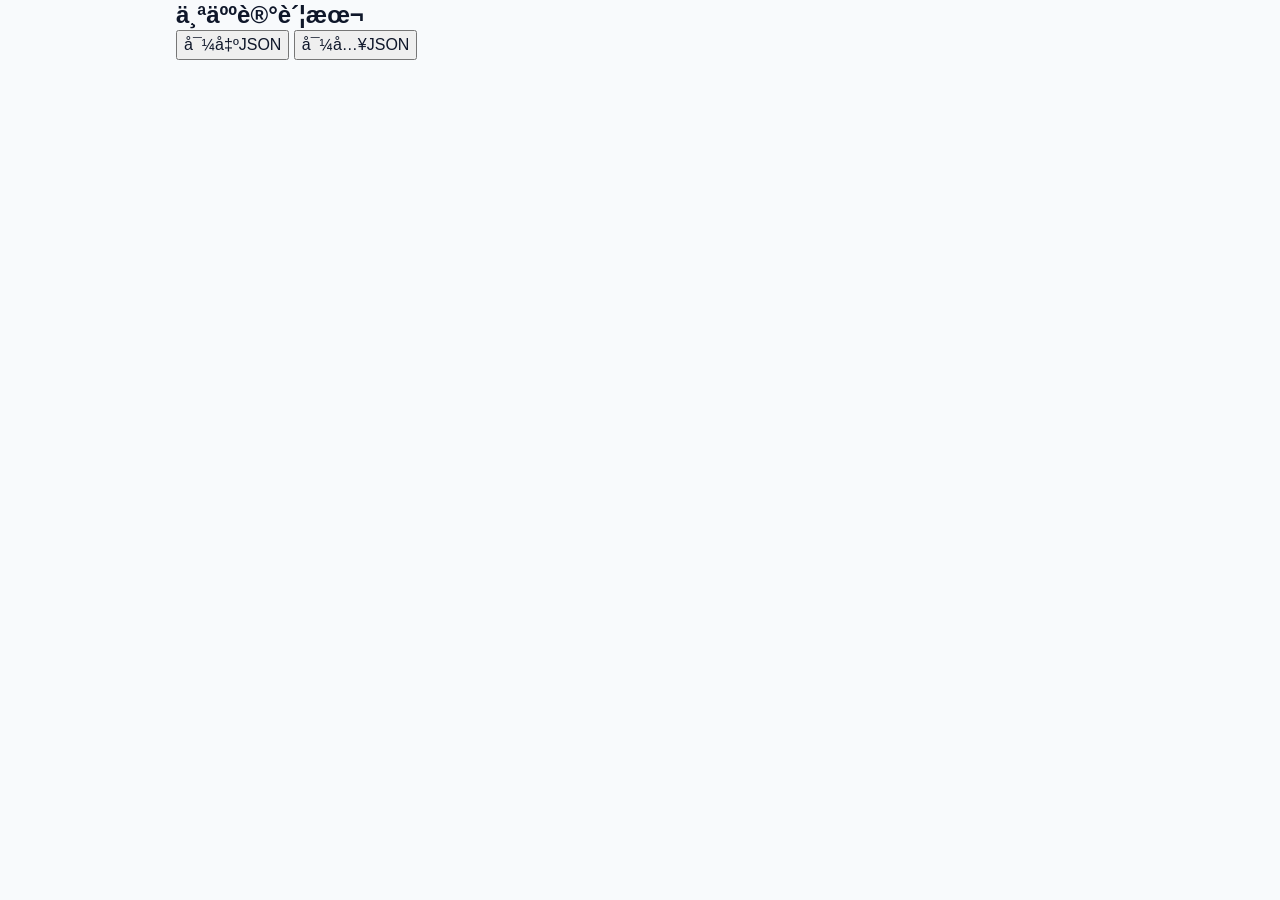
==== index.html @ c7c73638 "feat(S1): 补充index.html页面骨架，容器ID、脚本引入顺序符合开发规范" ====
<!DOCTYPE html>
<html lang="zh‑CN">
<head>
    <meta charset="UTF‑8">
    <meta name="viewport" content="width=device‑width, initial‑scale=1.0">
    <title>个人记账本</title>
    <link rel="stylesheet" href="css/style.css">
</head>
<body>
    <div class="container">
        <header>
            <h1>个人记账本</h1>
        </header>

        <!-- S2 收支表单容器 -->
        <div id="form-container"></div>

        <!-- S5 筛选区域容器 -->
        <div id="filter-container"></div>

        <!-- S4 财务统计容器 -->
        <div id="summary-container"></div>

        <!-- S3 收支记录列表容器 -->
        <div id="records-container"></div>

        <!-- S6 图表容器 -->
        <div id="charts-container"></div>

        <!-- S8 导入导出控件 -->
        <div>
            <button id="btn‑export">导出JSON</button>
            <button id="btn‑import">导入JSON</button>
            <input type="file" id="file‑import" accept=".json" style="display: none;">
        </div>
    </div>

    <!-- 下面script顺序和md文档完全一模一样，禁止调换 -->
    <script src="js/constants.js"></script>
    <script src="js/storage.js"></script>
    <script src="js/form.js"></script>
    <script src="js/records.js"></script>
    <script src="js/finance.js"></script>
    <script src="js/filter.js"></script>
    <script src="js/charts.js"></script>
    <script src="js/export.js"></script>
    <script src="js/demo-data.js"></script>
    <script src="js/app.js"></script>

    <script>
        document.addEventListener('DOMContentLoaded', function () {
            Ledger.App.init();
        });
    </script>
</body>
</html>
---- css/style.css ----
/* ==========================================================================
   s10 ui test 
记账本 · 全站样式（S10 唯一交付文件，符合《开发规范 V1.0》css/style.css）
   ==========================================================================
   本文件分两部分：
     一、设计令牌（Design Tokens）—— 配色 / 间距 / 字号 / 圆角 / 阴影 / 动效
     二、基础组件（Base & Components）—— 按钮 / 表单 / 表格 / 徽标 / 卡片 等

   改配色 / 间距只改下方「设计令牌」区，全站自动生效。
   写组件样式一律引用 var(--xxx)，不要硬编码具体数值。
   配色语义：主色 = 蓝青，收入 = 绿，支出 = 红。
   ========================================================================== */


/* ==========================================================================
   一、设计令牌 Design Token
   ========================================================================== */

   :root {
    /* ---------- 原始色板：中性灰 ---------- */
    --gray-50:  #f8fafc;
    --gray-100: #f1f5f9;
    --gray-200: #e2e8f0;
    --gray-300: #cbd5e1;
    --gray-400: #94a3b8;
    --gray-500: #64748b;
    --gray-600: #475569;
    --gray-700: #334155;
    --gray-800: #1e293b;
    --gray-900: #0f172a;
  
    /* ---------- 原始色板：蓝青（主色） ---------- */
    --cyan-50:  #ecfeff;
    --cyan-100: #cffafe;
    --cyan-200: #a5f3fc;
    --cyan-300: #67e8f9;
    --cyan-400: #22d3ee;
    --cyan-500: #06b6d4;
    --cyan-600: #0891b2;
    --cyan-700: #0e7490;
    --cyan-800: #155e75;
    --cyan-900: #164e63;
  
    /* ---------- 原始色板：绿（收入） ---------- */
    --green-50:  #f0fdf4;
    --green-100: #dcfce7;
    --green-200: #bbf7d0;
    --green-300: #86efac;
    --green-400: #4ade80;
    --green-500: #22c55e;
    --green-600: #16a34a;
    --green-700: #15803d;
    --green-800: #166534;
    --green-900: #14532d;
  
    /* ---------- 原始色板：红（支出） ---------- */
    --red-50:  #fef2f2;
    --red-100: #fee2e2;
    --red-200: #fecaca;
    --red-300: #fca5a5;
    --red-400: #f87171;
    --red-500: #ef4444;
    --red-600: #dc2626;
    --red-700: #b91c1c;
    --red-800: #991b1b;
    --red-900: #7f1d1d;
  
    /* ---------- 原始色板：琥珀（警告） ---------- */
    --amber-50:  #fffbeb;
    --amber-100: #fef3c7;
    --amber-400: #fbbf24;
    --amber-500: #f59e0b;
    --amber-600: #d97706;
  
    /* ---------- 语义令牌：主色 ---------- */
    --color-primary:         var(--cyan-600);
    --color-primary-hover:   var(--cyan-700);
    --color-primary-active:  var(--cyan-800);
    --color-primary-subtle:  var(--cyan-50);   /* 主色浅底 */
    --color-primary-border:  var(--cyan-200);
    --color-on-primary:      #ffffff;
  
    /* ---------- 语义令牌：收入 ---------- */
    --color-income:        var(--green-600);
    --color-income-text:   var(--green-700);   /* 浅底上的收入文字（对比度达标） */
    --color-income-subtle: var(--green-50);
    --color-income-border: var(--green-200);
  
    /* ---------- 语义令牌：支出 ---------- */
    --color-expense:        var(--red-600);
    --color-expense-text:   var(--red-700);
    --color-expense-subtle: var(--red-50);
    --color-expense-border: var(--red-200);
  
    /* ---------- 语义令牌：提示 / 警告 ---------- */
    --color-warning:        var(--amber-500);
    --color-warning-text:   var(--amber-600);
    --color-warning-subtle: var(--amber-50);
    --color-info:           var(--cyan-600);
  
    /* ---------- 表面与文字 ---------- */
    --color-bg:            var(--gray-50);   /* 页面背景 */
    --color-surface:       #ffffff;          /* 卡片 / 面板 */
    --color-surface-2:     var(--gray-100);  /* 次级表面 / hover */
    --color-border:        var(--gray-200);
    --color-border-strong: var(--gray-300);
  
    --color-text:            var(--gray-900);
    --color-text-secondary:  var(--gray-600);
    --color-text-muted:      var(--gray-400);
    --color-text-inverse:    #ffffff;
  
    /* ---------- 间距刻度（全站只用这套值） ---------- */
    --space-1:  4px;
    --space-2:  8px;
    --space-3:  12px;
    --space-4:  16px;
    --space-5:  20px;
    --space-6:  24px;
    --space-8:  32px;
    --space-10: 40px;
    --space-12: 48px;
    --space-16: 64px;
  
    /* ---------- 字号层级 ---------- */
    --text-xs:   12px;
    --text-sm:   14px;
    --text-base: 16px;
    --text-lg:   18px;
    --text-xl:   20px;
    --text-2xl:  24px;
    --text-3xl:  30px;
  
    --leading-tight:  1.25;
    --leading-normal: 1.5;
  
    /* ---------- 字重 ---------- */
    --font-normal:   400;
    --font-medium:   500;
    --font-semibold: 600;
    --font-bold:     700;
  
    /* ---------- 字体 ---------- */
    --font-sans: -apple-system, BlinkMacSystemFont, "Segoe UI", "PingFang SC",
                 "Hiragino Sans GB", "Microsoft YaHei", "Noto Sans SC",
                 "Helvetica Neue", Arial, sans-serif;
    --font-mono: "SF Mono", "JetBrains Mono", "Cascadia Code", Menlo, Consolas,
                 "Liberation Mono", monospace;
  
    /* ---------- 圆角 ---------- */
    --radius-sm:   4px;
    --radius-md:   8px;
    --radius-lg:   12px;
    --radius-full: 9999px;
  
    /* ---------- 阴影 ---------- */
    --shadow-sm: 0 1px 2px rgba(15, 23, 42, 0.06);
    --shadow-md: 0 2px 8px rgba(15, 23, 42, 0.08);
    --shadow-lg: 0 8px 24px rgba(15, 23, 42, 0.12);
  
    /* ---------- 动效 ---------- */
    --transition-fast: 120ms;
    --transition-base: 200ms;
    --ease: cubic-bezier(0.4, 0, 0.2, 1);
  
    /* ---------- 层级 ---------- */
    --z-sticky:   100;
    --z-dropdown: 200;
    --z-modal:    300;
    --z-toast:    400;
  
    /* ---------- 响应式断点（配合媒体查询使用；CSS 无法用变量表达断点） ----------
       sm  ≥ 640px
       md  ≥ 768px
       lg  ≥ 1024px
       xl  ≥ 1280px
       -------------------------------------------------------------------------- */
  }
  
  /* ---------- 暗色主题 ----------
     给 <html> 加 data-theme="dark"（或 class="dark"）即可切换。 */
  [data-theme="dark"],
  .dark {
    --color-bg:            var(--gray-900);
    --color-surface:       var(--gray-800);
    --color-surface-2:     var(--gray-700);
    --color-border:        var(--gray-700);
    --color-border-strong: var(--gray-600);
  
    --color-text:           var(--gray-50);
    --color-text-secondary: var(--gray-300);
    --color-text-muted:     var(--gray-500);
  
    --color-primary:       var(--cyan-500);
    --color-primary-hover: var(--cyan-400);
    --color-primary-active:var(--cyan-300);
    --color-primary-subtle: rgba(6, 182, 212, 0.12);
    --color-primary-border: var(--cyan-700);
  
    --color-income-text:   var(--green-400);
    --color-income-subtle: rgba(34, 197, 94, 0.12);
    --color-income-border: var(--green-700);
  
    --color-expense-text:  var(--red-400);
    --color-expense-subtle: rgba(239, 68, 68, 0.12);
    --color-expense-border: var(--red-700);
  
    --color-warning-subtle: rgba(245, 158, 11, 0.12);
  
    --shadow-sm: 0 1px 2px rgba(0, 0, 0, 0.3);
    --shadow-md: 0 2px 8px rgba(0, 0, 0, 0.35);
    --shadow-lg: 0 8px 24px rgba(0, 0, 0, 0.45);
  }
  
  
  /* ==========================================================================
     二、基础样式 & 组件 Base & Components
     ========================================================================== */
  
  /* ---------- Reset ---------- */
  *,
  *::before,
  *::after { box-sizing: border-box; }
  * { margin: 0; }
  
  html { -webkit-text-size-adjust: 100%; }
  
  body {
    font-family: var(--font-sans);
    font-size: var(--text-base);
    line-height: var(--leading-normal);
    color: var(--color-text);
    background: var(--color-bg);
    -webkit-font-smoothing: antialiased;
  }
  
  img, svg { display: block; max-width: 100%; }
  button, input, select, textarea { font: inherit; color: inherit; }
  
  /* ---------- 容器 ---------- */
  .container {
    width: 100%;
    max-width: 960px;
    margin-inline: auto;
    padding-inline: var(--space-4);
  }
  
  /* ---------- 标题 ---------- */
  h1, h2, h3, h4 {
    line-height: var(--leading-tight);
    font-weight: var(--font-semibold);
    color: var(--color-text);
  }
  h1 { font-size: var(--text-2xl); }
  h2 { font-size: var(--text-xl); }
  h3 { font-size: var(--text-lg); }
  
  /* ---------- 链接 ---------- */
  a { color: var(--color-primary); text-decoration: none; }
  a:hover { text-decoration: underline; }
  
  /* ---------- 页面头部 & 工具栏 ---------- */
  .page-header {
    display: flex;
    flex-wrap: wrap;
    align-items: center;
    justify-content: space-between;
    gap: var(--space-3);
    padding-block: var(--space-6);
  }
  .toolbar {
    display: flex;
    flex-wrap: wrap;
    align-items: center;
    gap: var(--space-2);
  }
  
  /* ---------- 模块区块间距 ---------- */
  .section { margin-bottom: var(--space-6); }
  
  /* ---------- 按钮 ---------- */
  .btn {
    display: inline-flex;
    align-items: center;
    justify-content: center;
    gap: var(--space-2);
    padding: var(--space-2) var(--space-4);
    font-size: var(--text-sm);
    font-weight: var(--font-medium);
    line-height: 1.25;
    border: 1px solid transparent;
    border-radius: var(--radius-md);
    cursor: pointer;
    white-space: nowrap;
    user-select: none;
    transition: background var(--transition-fast) var(--ease),
                border-color var(--transition-fast) var(--ease),
                color var(--transition-fast) var(--ease),
                box-shadow var(--transition-fast) var(--ease);
  }
  .btn:focus-visible {
    outline: 2px solid var(--color-primary);
    outline-offset: 2px;
  }
  .btn:disabled {
    opacity: 0.5;
    cursor: not-allowed;
  }
  
  .btn-primary { background: var(--color-primary); color: var(--color-on-primary); }
  .btn-primary:hover:not(:disabled)  { background: var(--color-primary-hover); }
  .btn-primary:active:not(:disabled) { background: var(--color-primary-active); }
  
  .btn-secondary {
    background: var(--color-surface);
    color: var(--color-text);
    border-color: var(--color-border-strong);
  }
  .btn-secondary:hover:not(:disabled)  { background: var(--color-surface-2); }
  .btn-secondary:active:not(:disabled) { border-color: var(--color-text-muted); }
  
  .btn-ghost { background: transparent; color: var(--color-text-secondary); }
  .btn-ghost:hover:not(:disabled) { background: var(--color-surface-2); color: var(--color-text); }
  
  .btn-danger { background: var(--color-expense); color: #fff; }
  .btn-danger:hover:not(:disabled) { background: var(--color-expense-text); }
  
  .btn-income { background: var(--color-income); color: #fff; }
  .btn-income:hover:not(:disabled) { background: var(--color-income-text); }
  
  .btn-sm { padding: var(--space-1) var(--space-3); font-size: var(--text-xs); }
  .btn-lg { padding: var(--space-3) var(--space-6); font-size: var(--text-base); }
  .btn-icon { padding: 0; width: 2.25rem; height: 2.25rem; }
  .btn-block { width: 100%; }
  
  /* ---------- 表单 ---------- */
  .field { margin-bottom: var(--space-4); }
  .field > label {
    display: block;
    margin-bottom: var(--space-1);
    font-size: var(--text-sm);
    font-weight: var(--font-medium);
    color: var(--color-text-secondary);
  }
  .field .hint { margin-top: var(--space-1); font-size: var(--text-xs); color: var(--color-text-muted); }
  
  .input,
  .select,
  .textarea {
    width: 100%;
    padding: var(--space-2) var(--space-3);
    font-size: var(--text-base);
    line-height: var(--leading-normal);
    background: var(--color-surface);
    border: 1px solid var(--color-border-strong);
    border-radius: var(--radius-md);
    transition: border-color var(--transition-fast) var(--ease),
                box-shadow var(--transition-fast) var(--ease);
  }
  .input:focus,
  .select:focus,
  .textarea:focus {
    outline: none;
    border-color: var(--color-primary);
    box-shadow: 0 0 0 3px var(--color-primary-border);
  }
  .input::placeholder,
  .textarea::placeholder { color: var(--color-text-muted); }
  
  .textarea { resize: vertical; min-height: 80px; }
  
  .input-group { display: flex; align-items: center; gap: var(--space-2); }
  
  .input-sm,
  .select-sm { padding: var(--space-1) var(--space-2); font-size: var(--text-sm); }
  
  /* ---------- 筛选栏 ---------- */
  .filter-bar {
    display: flex;
    flex-wrap: wrap;
    align-items: flex-end;
    gap: var(--space-3);
    padding: var(--space-4);
    background: var(--color-surface);
    border: 1px solid var(--color-border);
    border-radius: var(--radius-lg);
  }
  .filter-bar .field { flex: 1 1 150px; margin-bottom: 0; }
  .filter-bar .filter-actions { display: flex; gap: var(--space-2); }
  
  /* ---------- 表格 ---------- */
  .table-wrap { overflow-x: auto; -webkit-overflow-scrolling: touch; }
  
  .table {
    width: 100%;
    border-collapse: collapse;
    font-size: var(--text-sm);
    background: var(--color-surface);
    border-radius: var(--radius-md);
    overflow: hidden;
  }
  .table th,
  .table td {
    padding: var(--space-3) var(--space-4);
    text-align: left;
    border-bottom: 1px solid var(--color-border);
    white-space: nowrap;
  }
  .table th {
    font-size: var(--text-xs);
    font-weight: var(--font-semibold);
    text-transform: uppercase;
    letter-spacing: 0.03em;
    color: var(--color-text-secondary);
    background: var(--color-surface-2);
  }
  .table tbody tr:hover { background: var(--color-surface-2); }
  .table tbody tr:last-child td { border-bottom: none; }
  
  /* 金额右对齐 + 等宽数字 */
  .num,
  .amount {
    text-align: right;
    font-variant-numeric: tabular-nums;
    font-feature-settings: "tnum";
  }
  .amount-income  { color: var(--color-income-text);  font-weight: var(--font-semibold); }
  .amount-expense { color: var(--color-expense-text); font-weight: var(--font-semibold); }
  
  /* ---------- 徽标 ---------- */
  .badge {
    display: inline-flex;
    align-items: center;
    gap: var(--space-1);
    padding: 2px var(--space-2);
    font-size: var(--text-xs);
    font-weight: var(--font-medium);
    border-radius: var(--radius-full);
  }
  .badge-income  { background: var(--color-income-subtle);  color: var(--color-income-text); }
  .badge-expense { background: var(--color-expense-subtle); color: var(--color-expense-text); }
  .badge-neutral { background: var(--color-surface-2);      color: var(--color-text-secondary); }
  .badge-primary { background: var(--color-primary-subtle); color: var(--color-primary); }
  
  /* ---------- 卡片 ---------- */
  .card {
    background: var(--color-surface);
    border: 1px solid var(--color-border);
    border-radius: var(--radius-lg);
    padding: var(--space-5);
    box-shadow: var(--shadow-sm);
  }
  
  /* ---------- 统计卡片 ---------- */
  .stat-grid {
    display: grid;
    grid-template-columns: repeat(auto-fit, minmax(160px, 1fr));
    gap: var(--space-4);
  }
  .stat-card {
    background: var(--color-surface);
    border: 1px solid var(--color-border);
    border-radius: var(--radius-lg);
    padding: var(--space-4) var(--space-5);
  }
  .stat-card .stat-label {
    font-size: var(--text-xs);
    font-weight: var(--font-medium);
    color: var(--color-text-secondary);
    margin-bottom: var(--space-1);
  }
  .stat-card .stat-value {
    font-size: var(--text-2xl);
    font-weight: var(--font-bold);
    font-variant-numeric: tabular-nums;
    font-feature-settings: "tnum";
  }
  .stat-card--income  .stat-value { color: var(--color-income-text); }
  .stat-card--expense .stat-value { color: var(--color-expense-text); }
  .stat-card--balance .stat-value { color: var(--color-primary); }
  
  /* ---------- 图表容器 ---------- */
  .chart-grid {
    display: grid;
    grid-template-columns: repeat(auto-fit, minmax(280px, 1fr));
    gap: var(--space-4);
  }
  .chart-card {
    background: var(--color-surface);
    border: 1px solid var(--color-border);
    border-radius: var(--radius-lg);
    padding: var(--space-5);
  }
  .chart-card .chart-title {
    font-size: var(--text-sm);
    font-weight: var(--font-semibold);
    color: var(--color-text-secondary);
    margin-bottom: var(--space-4);
  }
  .chart-canvas {
    width: 100%;
    min-height: 220px;
  }
  
  /* ---------- 空状态 ---------- */
  .empty-state {
    text-align: center;
    padding: var(--space-12) var(--space-4);
    color: var(--color-text-secondary);
  }
  .empty-state .empty-icon { font-size: 2.5rem; margin-bottom: var(--space-3); }
  .empty-state p { margin-bottom: var(--space-4); }
  
  /* ---------- 加载 ---------- */
  .spinner {
    width: 20px;
    height: 20px;
    border: 2px solid var(--color-border);
    border-top-color: var(--color-primary);
    border-radius: 50%;
    animation: spin 0.8s linear infinite;
  }
  @keyframes spin { to { transform: rotate(360deg); } }
  
  /* ---------- Toast ---------- */
  .toast-container {
    position: fixed;
    right: var(--space-4);
    bottom: var(--space-4);
    z-index: var(--z-toast);
    display: flex;
    flex-direction: column;
    gap: var(--space-2);
  }
  .toast {
    display: flex;
    align-items: center;
    gap: var(--space-2);
    padding: var(--space-3) var(--space-4);
    font-size: var(--text-sm);
    background: var(--color-surface);
    border: 1px solid var(--color-border);
    border-left: 3px solid var(--color-text-muted);
    border-radius: var(--radius-md);
    box-shadow: var(--shadow-lg);
  }
  .toast-success { border-left-color: var(--color-income); }
  .toast-error   { border-left-color: var(--color-expense); }
  .toast-info    { border-left-color: var(--color-primary); }
  
  /* ---------- 弹窗 Modal ---------- */
  .modal-backdrop {
    position: fixed;
    inset: 0;
    display: flex;
    align-items: center;
    justify-content: center;
    padding: var(--space-4);
    background: rgba(15, 23, 42, 0.5);
    z-index: var(--z-modal);
  }
  .modal {
    width: 100%;
    max-width: 400px;
    background: var(--color-surface);
    border-radius: var(--radius-lg);
    box-shadow: var(--shadow-lg);
    padding: var(--space-5);
  }
  .modal-title {
    font-size: var(--text-lg);
    font-weight: var(--font-semibold);
  }
  .modal-body {
    margin-block: var(--space-3);
    color: var(--color-text-secondary);
    font-size: var(--text-sm);
  }
  .modal-footer {
    display: flex;
    justify-content: flex-end;
    gap: var(--space-2);
    margin-top: var(--space-4);
  }
  
  /* ---------- 工具类 ---------- */
  .text-muted     { color: var(--color-text-muted); }
  .text-secondary { color: var(--color-text-secondary); }
  .text-income    { color: var(--color-income-text); }
  .text-expense   { color: var(--color-expense-text); }
  .hidden { display: none !important; }
  
  .sr-only {
    position: absolute;
    width: 1px;
    height: 1px;
    padding: 0;
    margin: -1px;
    overflow: hidden;
    clip: rect(0, 0, 0, 0);
    white-space: nowrap;
    border: 0;
  }
  
  /* ---------- 响应式：窄屏 ---------- */
  @media (max-width: 640px) {
    h1 { font-size: var(--text-xl); }
    .container { padding-inline: var(--space-3); }
    .table th, .table td { padding: var(--space-2) var(--space-3); }
  }
  
  /* ---------- 无障碍：减少动效 ---------- */
  @media (prefers-reduced-motion: reduce) {
    *,
    *::before,
    *::after {
      animation-duration: 0.01ms !important;
      animation-iteration-count: 1 !important;
      transition-duration: 0.01ms !important;
    }
  }
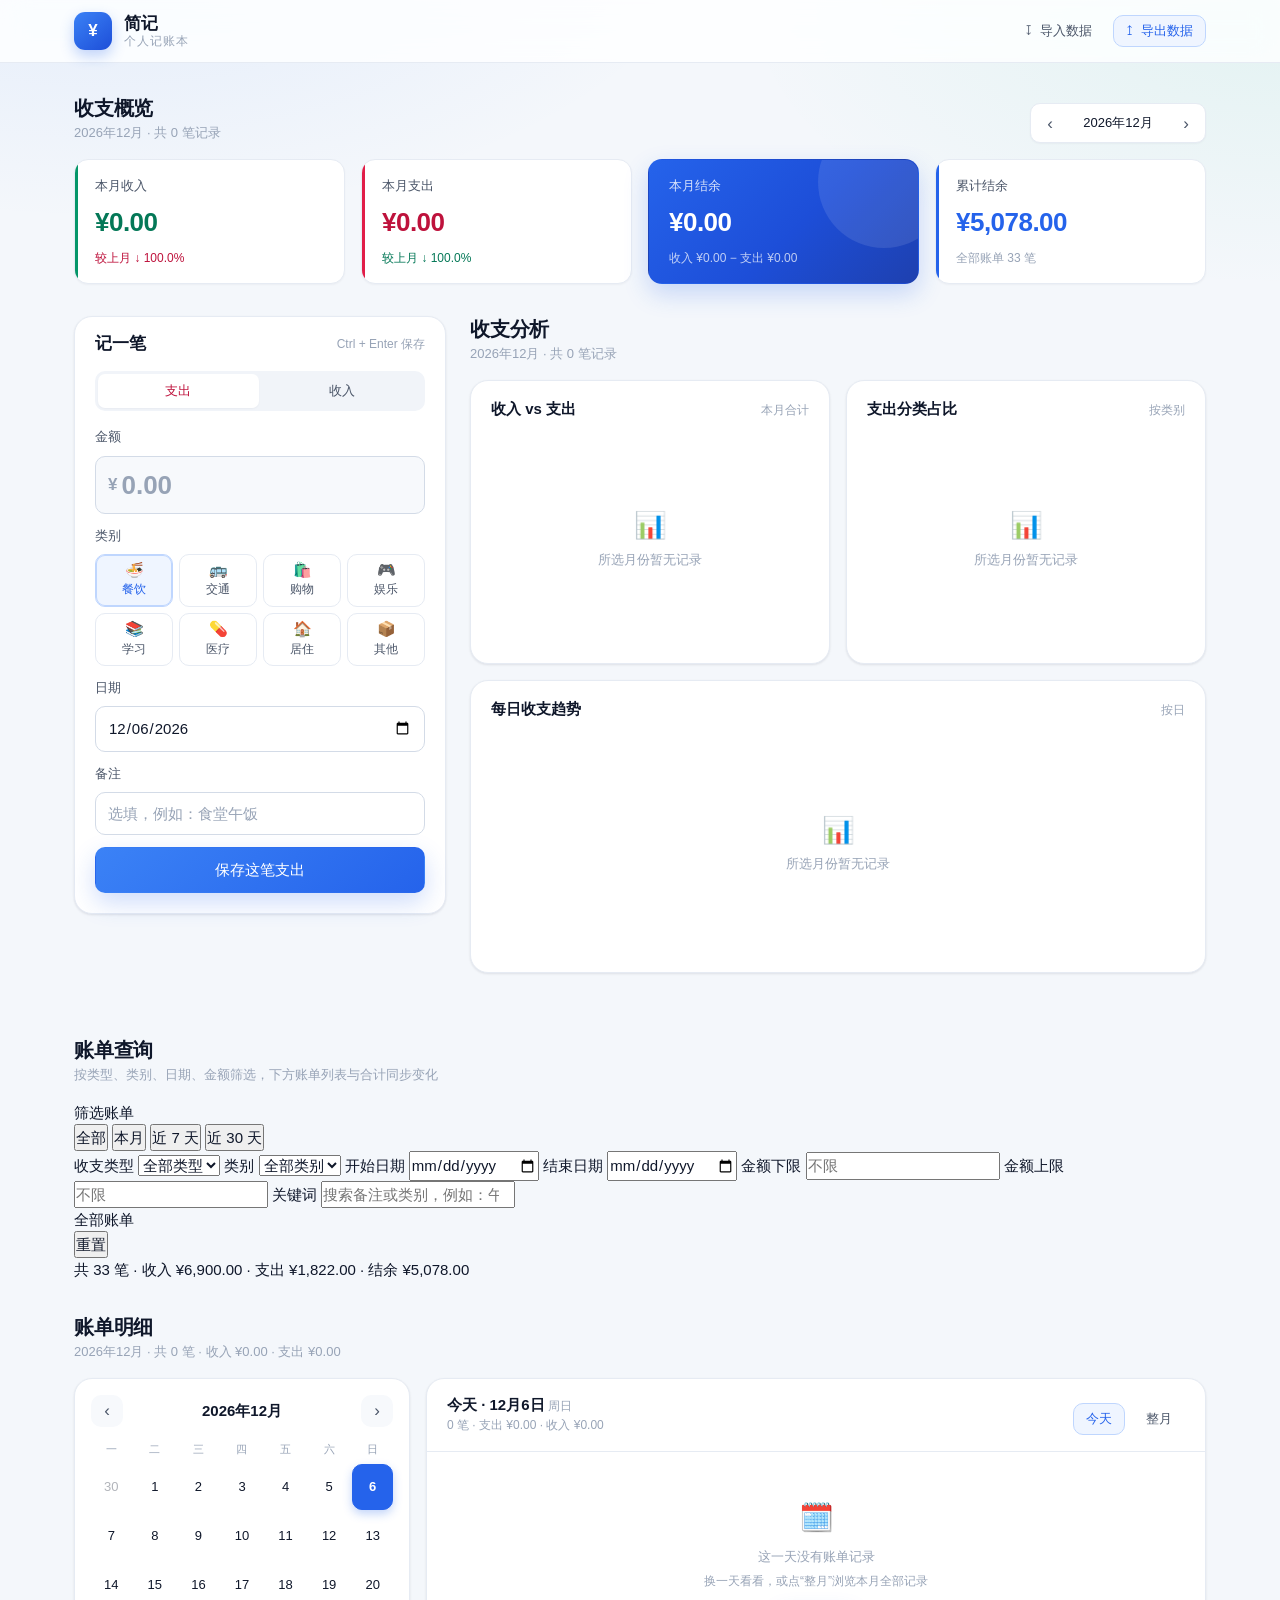
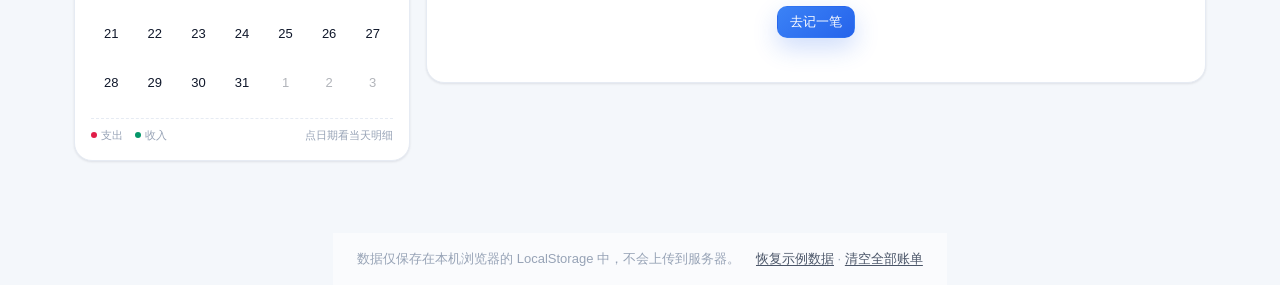
==== commit 9452e3f7: "Add files via upload" ====
--- a/index.html
+++ b/index.html
@@ -1,56 +1,175 @@
 <!DOCTYPE html>
-<html lang="zh‑CN">
+<html lang="zh-CN">
 <head>
-    <meta charset="UTF‑8">
-    <meta name="viewport" content="width=device‑width, initial‑scale=1.0">
-    <title>个人记账本</title>
-    <link rel="stylesheet" href="css/style.css">
+  <meta charset="UTF-8">
+  <meta name="viewport" content="width=device-width, initial-scale=1.0">
+  <meta name="description" content="简记 · 个人记账本：记录每一笔收支，按日期、类别、金额筛选统计，并用图表看清钱的去向。">
+  <title>简记 · 个人记账本</title>
+  <link rel="icon" href="data:image/svg+xml,%3Csvg xmlns='http://www.w3.org/2000/svg' viewBox='0 0 64 64'%3E%3Crect width='64' height='64' rx='16' fill='%232563eb'/%3E%3Ctext x='32' y='45' font-size='38' font-family='Arial' font-weight='bold' fill='white' text-anchor='middle'%3E%C2%A5%3C/text%3E%3C/svg%3E">
+  <link rel="stylesheet" href="css/style.css">
 </head>
 <body>
-    <div class="container">
-        <header>
-            <h1>个人记账本</h1>
-        </header>
+  <div class="app-shell">
+    <!-- 顶部导航：品牌 + 数据导入导出（S8 提供行为，S1 提供 DOM） -->
+    <header class="topbar">
+      <div class="topbar-inner">
+        <div class="brand">
+          <span class="brand-mark" aria-hidden="true">¥</span>
+          <span class="brand-text">
+            <strong>简记</strong>
+            <span>个人记账本</span>
+          </span>
+        </div>
+        <div class="topbar-actions">
+          <button type="button" class="btn btn-ghost btn-sm" id="btn-import">
+            <span aria-hidden="true">↧</span> 导入数据
+          </button>
+          <button type="button" class="btn btn-soft btn-sm" id="btn-export">
+            <span aria-hidden="true">↥</span> 导出数据
+          </button>
+          <input type="file" id="file-import" accept=".json,application/json" hidden>
+        </div>
+      </div>
+    </header>
 
-        <!-- S2 收支表单容器 -->
-        <div id="form-container"></div>
+    <main class="page">
+      <!-- 概览：本月收入 / 支出 / 结余 / 累计（S4 计算，S1 渲染） -->
+      <section class="summary-section" aria-labelledby="summary-title">
+        <div class="section-head">
+          <div class="section-head-main">
+            <h1 class="section-title" id="summary-title">收支概览</h1>
+            <p class="section-sub" id="summary-sub">正在加载数据…</p>
+          </div>
+          <div class="month-switch" role="group" aria-label="切换统计月份">
+            <button type="button" class="icon-btn" id="btn-prev-month" aria-label="上一个月">‹</button>
+            <button type="button" class="month-label" id="month-label" title="回到本月">—</button>
+            <button type="button" class="icon-btn" id="btn-next-month" aria-label="下一个月">›</button>
+          </div>
+        </div>
+        <div id="summary-container"></div>
+      </section>
 
-        <!-- S5 筛选区域容器 -->
+      <div class="layout">
+        <!-- S2 记账表单 -->
+        <div class="layout-side">
+          <section class="panel panel-form" aria-labelledby="form-title">
+            <div class="panel-head">
+              <h2 class="panel-title" id="form-title">记一笔</h2>
+              <span class="panel-hint">Ctrl + Enter 保存</span>
+            </div>
+            <div id="form-container"></div>
+          </section>
+        </div>
+
+        <!-- S6 图表分析 -->
+        <div class="layout-main">
+          <section class="charts-section" aria-labelledby="charts-title">
+            <div class="section-head">
+              <div class="section-head-main">
+                <h2 class="section-title" id="charts-title">收支分析</h2>
+                <p class="section-sub" id="charts-sub">—</p>
+              </div>
+            </div>
+            <div id="charts-container"></div>
+          </section>
+        </div>
+      </div>
+
+      <!-- S5 筛选查询 -->
+      <section class="filter-section" aria-labelledby="filter-title">
+        <div class="section-head">
+          <div class="section-head-main">
+            <h2 class="section-title" id="filter-title">账单查询</h2>
+            <p class="section-sub">按类型、类别、日期、金额筛选，下方账单列表与合计同步变化</p>
+          </div>
+        </div>
         <div id="filter-container"></div>
+      </section>
 
-        <!-- S4 财务统计容器 -->
-        <div id="summary-container"></div>
+      <!-- S3 账单明细 -->
+      <section class="records-section" aria-label="账单明细">
+        <div id="records-container"></div>
+      </section>
+    </main>
 
-        <!-- S3 收支记录列表容器 -->
-        <div id="records-container"></div>
+    <footer class="page-footer">
+      <p class="page-footer-note">数据仅保存在本机浏览器的 LocalStorage 中，不会上传到服务器。</p>
+      <p class="page-footer-actions">
+        <button type="button" class="link-btn" id="btn-restore-demo">恢复示例数据</button>
+        <span aria-hidden="true">·</span>
+        <button type="button" class="link-btn link-btn-danger" id="btn-clear-all">清空全部账单</button>
+      </p>
+    </footer>
+  </div>
 
-        <!-- S6 图表容器 -->
-        <div id="charts-container"></div>
+  <!-- 轻提示容器（app.js 使用） -->
+  <div class="toast-stack" id="toast-stack" aria-live="polite" aria-atomic="false"></div>
 
-        <!-- S8 导入导出控件 -->
-        <div>
-            <button id="btn‑export">导出JSON</button>
-            <button id="btn‑import">导入JSON</button>
-            <input type="file" id="file‑import" accept=".json" style="display: none;">
-        </div>
-    </div>
+  <!-- 脚本加载顺序遵循《开发规范 V1.0》第 14 节，禁止调换；
+       Chart.js 为 S6 的前置依赖，按 S1 约定放在 finance 之后、charts 之前。 -->
+  <script src="js/constants.js"></script>
+  <script src="js/storage.js"></script>
+  <script src="js/form.js"></script>
+  <script src="js/records.js"></script>
+  <script src="js/finance.js"></script>
+  <script src="vendor/chart.umd.min.js"></script>
+  <script src="js/filter.js"></script>
+  <script src="js/charts.js"></script>
+  <script src="js/export.js"></script>
+  <script src="js/demo-data.js"></script>
+  <script src="js/app.js"></script>
 
-    <!-- 下面script顺序和md文档完全一模一样，禁止调换 -->
-    <script src="js/constants.js"></script>
-    <script src="js/storage.js"></script>
-    <script src="js/form.js"></script>
-    <script src="js/records.js"></script>
-    <script src="js/finance.js"></script>
-    <script src="js/filter.js"></script>
-    <script src="js/charts.js"></script>
-    <script src="js/export.js"></script>
-    <script src="js/demo-data.js"></script>
-    <script src="js/app.js"></script>
+  <script>
+    document.addEventListener('DOMContentLoaded', function () {
+      if (window.Ledger && window.Ledger.App) window.Ledger.App.init();
+    });
+  </script>
 
-    <script>
-        document.addEventListener('DOMContentLoaded', function () {
-            Ledger.App.init();
-        });
-    </script>
+  <script>
+    /* 资源自检：
+       如果只打开了 index.html 一个文件（最常见的原因是直接在压缩包里双击预览，
+       或者只把 index.html 复制到了别处），css/js/vendor 都不在，页面会变成
+       “没穿衣服”的 HTML，很容易被误认为成品就是这样的。
+       这里直接给出看得懂的提示，避免白折腾。 */
+    window.addEventListener('load', function () {
+      var jsOk = !!(window.Ledger && window.Ledger.App);
+      var cssOk = false;
+      try {
+        // 用样式探测代替 document.styleSheets.length：样式表加载失败时该数组仍可能非空
+        var probe = document.createElement('div');
+        probe.className = 'app-shell';
+        probe.style.cssText = 'position:absolute;left:-9999px;top:0';
+        document.body.appendChild(probe);
+        cssOk = window.getComputedStyle(probe).display === 'flex';
+        document.body.removeChild(probe);
+      } catch (e) { cssOk = false; }
+      if (jsOk && cssOk) return;
+
+      var box = document.createElement('div');
+      box.id = 'boot-warning';
+      box.setAttribute('role', 'alert');
+      box.style.cssText = [
+        'position:relative', 'z-index:99999', 'margin:0', 'padding:16px 22px',
+        'background:#fff1f2', 'border-bottom:2px solid #e11d48',
+        'color:#9f1239', 'font-size:14px', 'line-height:1.75',
+        'font-family:-apple-system,"Microsoft YaHei",sans-serif'
+      ].join(';');
+
+      var what = !cssOk && !jsOk ? '样式和脚本都没有加载成功'
+        : (!cssOk ? '样式表没有加载成功' : '页面脚本没有加载成功');
+
+      box.innerHTML =
+        '<strong style="font-size:16px">⚠ ' + what + '</strong>' +
+        '<div style="margin-top:6px">现在打开的只是 <code>index.html</code> 这一个文件。' +
+        '本页面还需要与它<b>同目录</b>的 <code>css/</code>、<code>js/</code>、<code>vendor/</code> 三个文件夹。</div>' +
+        '<div style="margin-top:6px"><b>正确打开方式：</b>把整个 <code>personal-ledger</code> 文件夹' +
+        '（压缩包先<b>解压</b>）放到磁盘上，再双击里面的 <code>index.html</code>；' +
+        '<b>不要</b>在压缩包预览窗口里直接双击 HTML。</div>' +
+        '<div style="margin-top:6px">检查方法：<code>index.html</code> 所在文件夹里应该能同时看到 ' +
+        '<code>css</code>、<code>js</code>、<code>vendor</code> 这三个文件夹。</div>';
+
+      document.body.insertBefore(box, document.body.firstChild);
+    });
+  </script>
 </body>
 </html>
--- a/css/style.css
+++ b/css/style.css
@@ -1,622 +1,1516 @@
 /* ==========================================================================
-   s10 ui test 
-记账本 · 全站样式（S10 唯一交付文件，符合《开发规范 V1.0》css/style.css）
-   ==========================================================================
-   本文件分两部分：
-     一、设计令牌（Design Tokens）—— 配色 / 间距 / 字号 / 圆角 / 阴影 / 动效
-     二、基础组件（Base & Components）—— 按钮 / 表单 / 表格 / 徽标 / 卡片 等
-
-   改配色 / 间距只改下方「设计令牌」区，全站自动生效。
-   写组件样式一律引用 var(--xxx)，不要硬编码具体数值。
-   配色语义：主色 = 蓝青，收入 = 绿，支出 = 红。
+   简记 · 个人记账本 —— 全站样式（S10 唯一交付文件）
+   规范：《个人记账本系统开发规范 V1.0》css/style.css
+   结构：1. 设计令牌  2. 基础与布局  3. 通用组件  4. 各模块样式  5. 响应式
+   约定：颜色 / 间距 / 圆角 / 阴影一律引用 CSS 变量，方便统一换肤。
    ========================================================================== */
 
-
 /* ==========================================================================
-   一、设计令牌 Design Token
+   1. 设计令牌（Design Tokens）
    ========================================================================== */
-
-   :root {
-    /* ---------- 原始色板：中性灰 ---------- */
-    --gray-50:  #f8fafc;
-    --gray-100: #f1f5f9;
-    --gray-200: #e2e8f0;
-    --gray-300: #cbd5e1;
-    --gray-400: #94a3b8;
-    --gray-500: #64748b;
-    --gray-600: #475569;
-    --gray-700: #334155;
-    --gray-800: #1e293b;
-    --gray-900: #0f172a;
-  
-    /* ---------- 原始色板：蓝青（主色） ---------- */
-    --cyan-50:  #ecfeff;
-    --cyan-100: #cffafe;
-    --cyan-200: #a5f3fc;
-    --cyan-300: #67e8f9;
-    --cyan-400: #22d3ee;
-    --cyan-500: #06b6d4;
-    --cyan-600: #0891b2;
-    --cyan-700: #0e7490;
-    --cyan-800: #155e75;
-    --cyan-900: #164e63;
-  
-    /* ---------- 原始色板：绿（收入） ---------- */
-    --green-50:  #f0fdf4;
-    --green-100: #dcfce7;
-    --green-200: #bbf7d0;
-    --green-300: #86efac;
-    --green-400: #4ade80;
-    --green-500: #22c55e;
-    --green-600: #16a34a;
-    --green-700: #15803d;
-    --green-800: #166534;
-    --green-900: #14532d;
-  
-    /* ---------- 原始色板：红（支出） ---------- */
-    --red-50:  #fef2f2;
-    --red-100: #fee2e2;
-    --red-200: #fecaca;
-    --red-300: #fca5a5;
-    --red-400: #f87171;
-    --red-500: #ef4444;
-    --red-600: #dc2626;
-    --red-700: #b91c1c;
-    --red-800: #991b1b;
-    --red-900: #7f1d1d;
-  
-    /* ---------- 原始色板：琥珀（警告） ---------- */
-    --amber-50:  #fffbeb;
-    --amber-100: #fef3c7;
-    --amber-400: #fbbf24;
-    --amber-500: #f59e0b;
-    --amber-600: #d97706;
-  
-    /* ---------- 语义令牌：主色 ---------- */
-    --color-primary:         var(--cyan-600);
-    --color-primary-hover:   var(--cyan-700);
-    --color-primary-active:  var(--cyan-800);
-    --color-primary-subtle:  var(--cyan-50);   /* 主色浅底 */
-    --color-primary-border:  var(--cyan-200);
-    --color-on-primary:      #ffffff;
-  
-    /* ---------- 语义令牌：收入 ---------- */
-    --color-income:        var(--green-600);
-    --color-income-text:   var(--green-700);   /* 浅底上的收入文字（对比度达标） */
-    --color-income-subtle: var(--green-50);
-    --color-income-border: var(--green-200);
-  
-    /* ---------- 语义令牌：支出 ---------- */
-    --color-expense:        var(--red-600);
-    --color-expense-text:   var(--red-700);
-    --color-expense-subtle: var(--red-50);
-    --color-expense-border: var(--red-200);
-  
-    /* ---------- 语义令牌：提示 / 警告 ---------- */
-    --color-warning:        var(--amber-500);
-    --color-warning-text:   var(--amber-600);
-    --color-warning-subtle: var(--amber-50);
-    --color-info:           var(--cyan-600);
-  
-    /* ---------- 表面与文字 ---------- */
-    --color-bg:            var(--gray-50);   /* 页面背景 */
-    --color-surface:       #ffffff;          /* 卡片 / 面板 */
-    --color-surface-2:     var(--gray-100);  /* 次级表面 / hover */
-    --color-border:        var(--gray-200);
-    --color-border-strong: var(--gray-300);
-  
-    --color-text:            var(--gray-900);
-    --color-text-secondary:  var(--gray-600);
-    --color-text-muted:      var(--gray-400);
-    --color-text-inverse:    #ffffff;
-  
-    /* ---------- 间距刻度（全站只用这套值） ---------- */
-    --space-1:  4px;
-    --space-2:  8px;
-    --space-3:  12px;
-    --space-4:  16px;
-    --space-5:  20px;
-    --space-6:  24px;
-    --space-8:  32px;
-    --space-10: 40px;
-    --space-12: 48px;
-    --space-16: 64px;
-  
-    /* ---------- 字号层级 ---------- */
-    --text-xs:   12px;
-    --text-sm:   14px;
-    --text-base: 16px;
-    --text-lg:   18px;
-    --text-xl:   20px;
-    --text-2xl:  24px;
-    --text-3xl:  30px;
-  
-    --leading-tight:  1.25;
-    --leading-normal: 1.5;
-  
-    /* ---------- 字重 ---------- */
-    --font-normal:   400;
-    --font-medium:   500;
-    --font-semibold: 600;
-    --font-bold:     700;
-  
-    /* ---------- 字体 ---------- */
-    --font-sans: -apple-system, BlinkMacSystemFont, "Segoe UI", "PingFang SC",
-                 "Hiragino Sans GB", "Microsoft YaHei", "Noto Sans SC",
-                 "Helvetica Neue", Arial, sans-serif;
-    --font-mono: "SF Mono", "JetBrains Mono", "Cascadia Code", Menlo, Consolas,
-                 "Liberation Mono", monospace;
-  
-    /* ---------- 圆角 ---------- */
-    --radius-sm:   4px;
-    --radius-md:   8px;
-    --radius-lg:   12px;
-    --radius-full: 9999px;
-  
-    /* ---------- 阴影 ---------- */
-    --shadow-sm: 0 1px 2px rgba(15, 23, 42, 0.06);
-    --shadow-md: 0 2px 8px rgba(15, 23, 42, 0.08);
-    --shadow-lg: 0 8px 24px rgba(15, 23, 42, 0.12);
-  
-    /* ---------- 动效 ---------- */
-    --transition-fast: 120ms;
-    --transition-base: 200ms;
-    --ease: cubic-bezier(0.4, 0, 0.2, 1);
-  
-    /* ---------- 层级 ---------- */
-    --z-sticky:   100;
-    --z-dropdown: 200;
-    --z-modal:    300;
-    --z-toast:    400;
-  
-    /* ---------- 响应式断点（配合媒体查询使用；CSS 无法用变量表达断点） ----------
-       sm  ≥ 640px
-       md  ≥ 768px
-       lg  ≥ 1024px
-       xl  ≥ 1280px
-       -------------------------------------------------------------------------- */
+:root {
+  /* ---------- 主色：蓝 ---------- */
+  --primary-50:  #eff5ff;
+  --primary-100: #dbe8fe;
+  --primary-200: #bfd6fe;
+  --primary-500: #3b82f6;
+  --primary-600: #2563eb;
+  --primary-700: #1d4ed8;
+  --primary-800: #1e40af;
+
+  /* ---------- 收入：绿 ---------- */
+  --income-50:  #ecfdf5;
+  --income-100: #d1fae5;
+  --income-500: #10b981;
+  --income-600: #059669;
+  --income-700: #047857;
+
+  /* ---------- 支出：玫红 ---------- */
+  --expense-50:  #fff1f2;
+  --expense-100: #ffe4e6;
+  --expense-500: #f43f5e;
+  --expense-600: #e11d48;
+  --expense-700: #be123c;
+
+  /* ---------- 中性色 ---------- */
+  --gray-50:  #f7f9fc;
+  --gray-100: #f1f4f9;
+  --gray-200: #e6ebf3;
+  --gray-300: #d3dbe7;
+  --gray-400: #97a3b6;
+  --gray-500: #6b7789;
+  --gray-600: #4a5568;
+  --gray-700: #334155;
+  --gray-800: #1e293b;
+  --gray-900: #0f172a;
+
+  /* ---------- 语义令牌 ---------- */
+  --color-primary:        var(--primary-600);
+  --color-primary-hover:  var(--primary-700);
+  --color-primary-soft:   var(--primary-50);
+  --color-primary-border: var(--primary-200);
+
+  --color-income:         var(--income-600);
+  --color-income-soft:    var(--income-50);
+  --color-income-border:  var(--income-100);
+  --color-income-text:    var(--income-700);
+
+  --color-expense:        var(--expense-600);
+  --color-expense-soft:   var(--expense-50);
+  --color-expense-border: var(--expense-100);
+  --color-expense-text:   var(--expense-700);
+
+  --color-bg:        #f4f7fb;
+  --color-surface:   #ffffff;
+  --color-surface-2: var(--gray-50);
+  --color-border:    var(--gray-200);
+  --color-border-strong: var(--gray-300);
+
+  --color-text:           var(--gray-900);
+  --color-text-secondary: var(--gray-600);
+  --color-text-muted:     var(--gray-400);
+
+  /* ---------- 间距 ---------- */
+  --space-1: 4px;
+  --space-2: 8px;
+  --space-3: 12px;
+  --space-4: 16px;
+  --space-5: 20px;
+  --space-6: 24px;
+  --space-8: 32px;
+  --space-10: 40px;
+  --space-12: 48px;
+
+  /* ---------- 字号 / 字重 ---------- */
+  --text-xs:   12px;
+  --text-sm:   13px;
+  --text-base: 15px;
+  --text-lg:   17px;
+  --text-xl:   20px;
+  --text-2xl:  26px;
+  --text-3xl:  32px;
+
+  --font-normal:   400;
+  --font-medium:   500;
+  --font-semibold: 600;
+  --font-bold:     700;
+
+  --font-sans: -apple-system, BlinkMacSystemFont, "Segoe UI", "PingFang SC",
+               "Hiragino Sans GB", "Microsoft YaHei", "Noto Sans SC", Arial, sans-serif;
+  --font-mono: "SF Mono", "JetBrains Mono", "Cascadia Code", Menlo, Consolas, monospace;
+
+  /* ---------- 圆角 ---------- */
+  --radius-sm: 6px;
+  --radius-md: 10px;
+  --radius-lg: 14px;
+  --radius-xl: 18px;
+  --radius-full: 999px;
+
+  /* ---------- 阴影 ---------- */
+  --shadow-xs: 0 1px 2px rgba(15, 23, 42, 0.04);
+  --shadow-sm: 0 1px 3px rgba(15, 23, 42, 0.06), 0 1px 2px rgba(15, 23, 42, 0.04);
+  --shadow-md: 0 6px 16px rgba(15, 23, 42, 0.07);
+  --shadow-lg: 0 16px 40px rgba(15, 23, 42, 0.14);
+  --shadow-primary: 0 10px 24px rgba(37, 99, 235, 0.22);
+
+  /* ---------- 动效 / 层级 ---------- */
+  --ease: cubic-bezier(0.4, 0, 0.2, 1);
+  --transition-fast: 130ms;
+  --transition-base: 220ms;
+
+  --z-sticky: 100;
+  --z-modal: 300;
+  --z-toast: 400;
+}
+
+/* ==========================================================================
+   2. 基础与布局
+   ========================================================================== */
+*, *::before, *::after { box-sizing: border-box; }
+* { margin: 0; padding: 0; }
+
+html { -webkit-text-size-adjust: 100%; }
+
+body {
+  min-height: 100vh;
+  font-family: var(--font-sans);
+  font-size: var(--text-base);
+  line-height: 1.55;
+  color: var(--color-text);
+  background: var(--color-bg);
+  background-image:
+    radial-gradient(1000px 500px at 8% -10%, rgba(59, 130, 246, 0.10), transparent 62%),
+    radial-gradient(900px 480px at 100% 0%, rgba(16, 185, 129, 0.08), transparent 60%);
+  background-attachment: fixed;
+  -webkit-font-smoothing: antialiased;
+}
+
+img, svg { display: block; max-width: 100%; }
+button, input, select, textarea { font: inherit; color: inherit; }
+ul, ol { list-style: none; }
+a { color: var(--color-primary); text-decoration: none; }
+a:hover { text-decoration: underline; }
+
+:focus-visible {
+  outline: 2px solid var(--color-primary);
+  outline-offset: 2px;
+  border-radius: var(--radius-sm);
+}
+
+h1, h2, h3 { font-weight: var(--font-semibold); line-height: 1.3; }
+
+.app-shell {
+  display: flex;
+  flex-direction: column;
+  min-height: 100vh;
+}
+
+.page {
+  width: 100%;
+  max-width: 1180px;
+  margin: 0 auto;
+  padding: var(--space-8) var(--space-6) var(--space-10);
+  flex: 1;
+}
+
+/* ---------- 顶栏 ---------- */
+.topbar {
+  position: sticky;
+  top: 0;
+  z-index: var(--z-sticky);
+  background: rgba(255, 255, 255, 0.82);
+  backdrop-filter: saturate(180%) blur(14px);
+  -webkit-backdrop-filter: saturate(180%) blur(14px);
+  border-bottom: 1px solid var(--color-border);
+}
+
+.topbar-inner {
+  max-width: 1180px;
+  margin: 0 auto;
+  padding: var(--space-3) var(--space-6);
+  display: flex;
+  align-items: center;
+  justify-content: space-between;
+  gap: var(--space-4);
+}
+
+.brand {
+  display: flex;
+  align-items: center;
+  gap: var(--space-3);
+  min-width: 0;
+}
+
+.brand-mark {
+  display: inline-flex;
+  align-items: center;
+  justify-content: center;
+  width: 38px;
+  height: 38px;
+  flex: none;
+  border-radius: 11px;
+  font-size: var(--text-lg);
+  font-weight: var(--font-bold);
+  color: #fff;
+  background: linear-gradient(140deg, var(--primary-500), var(--primary-700));
+  box-shadow: 0 6px 14px rgba(37, 99, 235, 0.28);
+}
+
+.brand-text {
+  display: flex;
+  flex-direction: column;
+  line-height: 1.2;
+  min-width: 0;
+}
+
+.brand-text strong {
+  font-size: var(--text-lg);
+  font-weight: var(--font-bold);
+  letter-spacing: 0.02em;
+}
+
+.brand-text span {
+  font-size: var(--text-xs);
+  color: var(--color-text-muted);
+  letter-spacing: 0.08em;
+}
+
+.topbar-actions {
+  display: flex;
+  align-items: center;
+  gap: var(--space-2);
+}
+
+/* ---------- 区块标题 ---------- */
+.section-head {
+  display: flex;
+  align-items: flex-end;
+  justify-content: space-between;
+  gap: var(--space-4);
+  margin-bottom: var(--space-4);
+}
+
+.section-head-main { min-width: 0; }
+
+.section-title {
+  font-size: var(--text-xl);
+  font-weight: var(--font-semibold);
+  letter-spacing: -0.01em;
+}
+
+.section-sub {
+  margin-top: 2px;
+  font-size: var(--text-sm);
+  color: var(--color-text-muted);
+}
+
+.summary-section,
+.charts-section,
+.filter-section,
+.records-section { margin-bottom: var(--space-8); }
+
+/* ---------- 主栅格：左表单 / 右图表 ---------- */
+.layout {
+  display: grid;
+  grid-template-columns: 372px minmax(0, 1fr);
+  gap: var(--space-6);
+  align-items: start;
+  margin-bottom: var(--space-8);
+}
+
+.layout-side { min-width: 0; }
+.layout-main { min-width: 0; }
+
+/* ---------- 页脚 ---------- */
+.page-footer {
+  border-top: 1px solid var(--color-border);
+  background: rgba(255, 255, 255, 0.6);
+}
+
+.page-footer {
+  display: flex;
+  flex-wrap: wrap;
+  align-items: center;
+  justify-content: space-between;
+  gap: var(--space-2) var(--space-4);
+  padding: var(--space-4) var(--space-6);
+  max-width: 1180px;
+  margin: 0 auto;
+  border-top: none;
+}
+
+.page-footer-note,
+.page-footer-actions {
+  font-size: var(--text-sm);
+  color: var(--color-text-muted);
+}
+
+.link-btn {
+  padding: 0;
+  border: none;
+  background: none;
+  font-size: inherit;
+  color: var(--color-text-secondary);
+  text-decoration: underline;
+  text-underline-offset: 2px;
+  cursor: pointer;
+}
+
+.link-btn:hover { color: var(--color-primary); }
+.link-btn-danger:hover { color: var(--color-expense); }
+
+/* ==========================================================================
+   3. 通用组件
+   ========================================================================== */
+
+/* ---------- 按钮 ---------- */
+.btn {
+  display: inline-flex;
+  align-items: center;
+  justify-content: center;
+  gap: var(--space-2);
+  padding: 10px var(--space-4);
+  font-size: var(--text-sm);
+  font-weight: var(--font-medium);
+  line-height: 1.2;
+  color: var(--color-text);
+  background: var(--color-surface);
+  border: 1px solid var(--color-border-strong);
+  border-radius: var(--radius-md);
+  cursor: pointer;
+  white-space: nowrap;
+  user-select: none;
+  transition: background var(--transition-fast) var(--ease),
+              border-color var(--transition-fast) var(--ease),
+              color var(--transition-fast) var(--ease),
+              box-shadow var(--transition-fast) var(--ease),
+              transform var(--transition-fast) var(--ease);
+}
+
+.btn:disabled { opacity: 0.55; cursor: not-allowed; }
+
+.btn-primary {
+  color: #fff;
+  background: linear-gradient(140deg, var(--primary-500), var(--primary-600));
+  border-color: transparent;
+  box-shadow: var(--shadow-primary);
+}
+.btn-primary:hover:not(:disabled) { background: linear-gradient(140deg, var(--primary-600), var(--primary-700)); }
+.btn-primary:active:not(:disabled) { transform: translateY(1px); }
+
+.btn-income {
+  color: #fff;
+  background: linear-gradient(140deg, var(--income-500), var(--income-600));
+  border-color: transparent;
+  box-shadow: 0 10px 24px rgba(5, 150, 105, 0.22);
+}
+
+.btn-soft {
+  color: var(--color-primary);
+  background: var(--color-primary-soft);
+  border-color: var(--color-primary-border);
+}
+.btn-soft:hover:not(:disabled) { background: var(--primary-100); }
+
+.btn-ghost {
+  color: var(--color-text-secondary);
+  background: transparent;
+  border-color: transparent;
+}
+.btn-ghost:hover:not(:disabled) {
+  color: var(--color-text);
+  background: var(--gray-100);
+}
+
+.btn-danger {
+  color: #fff;
+  background: var(--color-expense);
+  border-color: transparent;
+}
+.btn-danger:hover:not(:disabled) { background: var(--expense-700); }
+
+.btn-sm { padding: 7px var(--space-3); font-size: var(--text-sm); }
+.btn-lg { padding: 13px var(--space-5); font-size: var(--text-base); }
+.btn-block { display: flex; width: 100%; }
+
+.icon-btn {
+  display: inline-flex;
+  align-items: center;
+  justify-content: center;
+  width: 32px;
+  height: 32px;
+  padding: 0;
+  font-size: var(--text-lg);
+  line-height: 1;
+  color: var(--color-text-secondary);
+  background: var(--color-surface);
+  border: 1px solid var(--color-border);
+  border-radius: var(--radius-md);
+  cursor: pointer;
+  transition: background var(--transition-fast) var(--ease), color var(--transition-fast) var(--ease);
+}
+.icon-btn:hover { background: var(--gray-100); color: var(--color-text); }
+
+/* ---------- 面板 / 卡片 ---------- */
+.panel {
+  background: var(--color-surface);
+  border: 1px solid var(--color-border);
+  border-radius: var(--radius-xl);
+  box-shadow: var(--shadow-sm);
+}
+
+.panel-head {
+  display: flex;
+  align-items: center;
+  justify-content: space-between;
+  gap: var(--space-3);
+  padding: var(--space-4) var(--space-5) 0;
+}
+
+.panel-title { font-size: var(--text-lg); }
+
+.panel-hint {
+  font-size: var(--text-xs);
+  color: var(--color-text-muted);
+}
+
+.panel-form { padding-bottom: var(--space-5); }
+.panel-form #form-container { padding: var(--space-4) var(--space-5) 0; }
+
+/* ---------- 输入控件 ---------- */
+.input,
+.select {
+  width: 100%;
+  padding: 9px var(--space-3);
+  font-size: var(--text-base);
+  color: var(--color-text);
+  background: var(--color-surface);
+  border: 1px solid var(--color-border-strong);
+  border-radius: var(--radius-md);
+  transition: border-color var(--transition-fast) var(--ease),
+              box-shadow var(--transition-fast) var(--ease),
+              background var(--transition-fast) var(--ease);
+}
+
+.input::placeholder { color: var(--gray-400); }
+
+.input:hover,
+.select:hover { border-color: var(--gray-400); }
+
+.input:focus,
+.select:focus {
+  outline: none;
+  border-color: var(--color-primary);
+  box-shadow: 0 0 0 3px rgba(37, 99, 235, 0.14);
+}
+
+.select {
+  appearance: none;
+  padding-right: 30px;
+  background-image: url("data:image/svg+xml,%3Csvg xmlns='http://www.w3.org/2000/svg' width='12' height='8' viewBox='0 0 12 8'%3E%3Cpath fill='%2397a3b6' d='M6 8 0 0h12z'/%3E%3C/svg%3E");
+  background-repeat: no-repeat;
+  background-position: right 11px center;
+  cursor: pointer;
+}
+
+.is-invalid,
+.input.is-invalid,
+.select.is-invalid {
+  border-color: var(--color-expense);
+  background-color: var(--expense-50);
+}
+
+.field { margin-bottom: var(--space-3); }
+
+.field-label {
+  display: block;
+  margin-bottom: var(--space-2);
+  font-size: var(--text-sm);
+  font-weight: var(--font-medium);
+  color: var(--color-text-secondary);
+}
+
+.field-error {
+  min-height: 0;
+  margin-top: 4px;
+  font-size: var(--text-xs);
+  color: var(--color-expense-text);
+}
+
+.field-error:empty { display: none; }
+
+/* ---------- 分段选择器（收入 / 支出） ---------- */
+.segmented {
+  display: inline-flex;
+  padding: 3px;
+  gap: 3px;
+  background: var(--gray-100);
+  border-radius: var(--radius-md);
+}
+
+.segmented-block { display: flex; }
+
+.seg-btn {
+  flex: 1;
+  padding: 7px var(--space-3);
+  font-size: var(--text-sm);
+  font-weight: var(--font-medium);
+  color: var(--color-text-secondary);
+  background: transparent;
+  border: none;
+  border-radius: 7px;
+  white-space: nowrap;
+  cursor: pointer;
+  transition: background var(--transition-fast) var(--ease),
+              color var(--transition-fast) var(--ease),
+              box-shadow var(--transition-fast) var(--ease);
+}
+
+.seg-btn:hover { color: var(--color-text); }
+
+.seg-btn.is-active {
+  color: var(--color-text);
+  background: var(--color-surface);
+  box-shadow: var(--shadow-xs);
+}
+
+.segmented[data-active="expense"] .seg-btn.is-active { color: var(--color-expense-text); }
+.segmented[data-active="income"]  .seg-btn.is-active { color: var(--color-income-text); }
+
+/* ---------- 表单提示条 ---------- */
+.form-message {
+  display: none;
+  margin-bottom: var(--space-3);
+  padding: 9px var(--space-3);
+  font-size: var(--text-sm);
+  border-radius: var(--radius-md);
+  border: 1px solid transparent;
+}
+
+.form-message.success {
+  display: block;
+  color: var(--color-income-text);
+  background: var(--color-income-soft);
+  border-color: var(--color-income-border);
+}
+
+.form-message.error {
+  display: block;
+  color: var(--color-expense-text);
+  background: var(--color-expense-soft);
+  border-color: var(--color-expense-border);
+}
+
+/* ---------- Toast ---------- */
+.toast-stack {
+  position: fixed;
+  right: var(--space-5);
+  bottom: var(--space-5);
+  z-index: var(--z-toast);
+  display: flex;
+  flex-direction: column;
+  gap: var(--space-2);
+  width: min(360px, calc(100vw - 2 * var(--space-5)));
+  pointer-events: none;
+}
+
+.toast {
+  display: flex;
+  align-items: flex-start;
+  gap: var(--space-2);
+  padding: 11px var(--space-4);
+  font-size: var(--text-sm);
+  color: var(--color-text);
+  background: var(--color-surface);
+  border: 1px solid var(--color-border);
+  border-left: 3px solid var(--color-text-muted);
+  border-radius: var(--radius-md);
+  box-shadow: var(--shadow-lg);
+  animation: toast-in 180ms var(--ease);
+  pointer-events: auto;
+}
+
+.toast.is-leaving { animation: toast-out 160ms var(--ease) forwards; }
+.toast--success { border-left-color: var(--color-income); }
+.toast--error   { border-left-color: var(--color-expense); }
+.toast--info    { border-left-color: var(--color-primary); }
+
+.toast-icon { flex: none; font-size: var(--text-base); line-height: 1.4; }
+.toast-msg { flex: 1; word-break: break-word; }
+
+@keyframes toast-in {
+  from { opacity: 0; transform: translateY(8px) scale(0.98); }
+  to   { opacity: 1; transform: none; }
+}
+@keyframes toast-out {
+  to { opacity: 0; transform: translateY(6px); }
+}
+
+/* ---------- 弹窗 ---------- */
+.modal-backdrop {
+  position: fixed;
+  inset: 0;
+  z-index: var(--z-modal);
+  display: flex;
+  align-items: center;
+  justify-content: center;
+  padding: var(--space-4);
+  background: rgba(15, 23, 42, 0.46);
+  backdrop-filter: blur(2px);
+  animation: fade-in 140ms var(--ease);
+}
+
+.modal {
+  width: 100%;
+  max-width: 440px;
+  max-height: calc(100vh - 2 * var(--space-4));
+  overflow: auto;
+  background: var(--color-surface);
+  border-radius: var(--radius-xl);
+  box-shadow: var(--shadow-lg);
+  animation: modal-in 180ms var(--ease);
+}
+
+.modal--sm { max-width: 380px; }
+
+.modal-head {
+  display: flex;
+  align-items: center;
+  justify-content: space-between;
+  gap: var(--space-3);
+  padding: var(--space-4) var(--space-5);
+  border-bottom: 1px solid var(--color-border);
+}
+
+.modal-title { font-size: var(--text-lg); }
+
+.modal-close {
+  width: 28px;
+  height: 28px;
+  padding: 0;
+  font-size: var(--text-xl);
+  line-height: 1;
+  color: var(--color-text-muted);
+  background: transparent;
+  border: none;
+  border-radius: var(--radius-sm);
+  cursor: pointer;
+}
+
+.modal-close:hover { color: var(--color-text); background: var(--gray-100); }
+
+.modal-body { padding: var(--space-4) var(--space-5); }
+
+.modal-foot {
+  display: flex;
+  justify-content: flex-end;
+  gap: var(--space-2);
+  padding: 0 var(--space-5) var(--space-5);
+}
+
+.modal-text {
+  font-size: var(--text-base);
+  color: var(--color-text-secondary);
+  line-height: 1.6;
+}
+
+@keyframes fade-in { from { opacity: 0; } to { opacity: 1; } }
+@keyframes modal-in {
+  from { opacity: 0; transform: translateY(10px) scale(0.98); }
+  to   { opacity: 1; transform: none; }
+}
+
+/* ---------- 空状态 ---------- */
+.empty-state {
+  padding: var(--space-10) var(--space-4);
+  text-align: center;
+  background: var(--color-surface);
+  border: 1px dashed var(--color-border-strong);
+  border-radius: var(--radius-xl);
+}
+
+.empty-icon { font-size: 30px; margin-bottom: var(--space-3); }
+.empty-title { font-size: var(--text-base); font-weight: var(--font-semibold); }
+.empty-text {
+  margin-top: var(--space-1);
+  font-size: var(--text-sm);
+  color: var(--color-text-muted);
+}
+
+/* ==========================================================================
+   4. 各模块样式
+   ========================================================================== */
+
+/* ---------- 4.1 概览统计（S4 / S1） ---------- */
+.summary-grid {
+  display: grid;
+  grid-template-columns: repeat(4, minmax(0, 1fr));
+  gap: var(--space-4);
+}
+
+.summary-card {
+  position: relative;
+  overflow: hidden;
+  padding: var(--space-4) var(--space-5);
+  background: var(--color-surface);
+  border: 1px solid var(--color-border);
+  border-radius: var(--radius-lg);
+  box-shadow: var(--shadow-xs);
+}
+
+.summary-card::after {
+  content: "";
+  position: absolute;
+  inset: 0 auto 0 0;
+  width: 3px;
+  background: var(--gray-300);
+}
+
+.summary-card--income::after  { background: var(--color-income); }
+.summary-card--expense::after { background: var(--color-expense); }
+.summary-card--total::after   { background: var(--color-primary); }
+
+.summary-label {
+  display: flex;
+  align-items: center;
+  gap: 6px;
+  font-size: var(--text-sm);
+  color: var(--color-text-secondary);
+}
+
+.summary-value {
+  margin-top: 6px;
+  font-size: var(--text-2xl);
+  font-weight: var(--font-bold);
+  font-variant-numeric: tabular-nums;
+  letter-spacing: -0.02em;
+}
+
+.summary-card--income  .summary-value { color: var(--color-income-text); }
+.summary-card--expense .summary-value { color: var(--color-expense-text); }
+.summary-card--total   .summary-value { color: var(--color-primary); }
+
+.summary-meta {
+  margin-top: 6px;
+  font-size: var(--text-xs);
+  color: var(--color-text-muted);
+}
+
+.summary-meta .delta-good { color: var(--color-income-text); }
+.summary-meta .delta-bad  { color: var(--color-expense-text); }
+
+/* 结余卡片：主色渐变，作为视觉重心 */
+.summary-card--balance {
+  color: #fff;
+  background: linear-gradient(135deg, #2563eb 0%, #1d4ed8 55%, #1e40af 100%);
+  border-color: transparent;
+  box-shadow: var(--shadow-primary);
+}
+
+.summary-card--balance::after { display: none; }
+.summary-card--balance .summary-label { color: rgba(255, 255, 255, 0.82); }
+.summary-card--balance .summary-value { color: #fff; }
+.summary-card--balance .summary-meta  { color: rgba(255, 255, 255, 0.72); }
+
+.summary-card--balance::before {
+  content: "";
+  position: absolute;
+  right: -32px;
+  top: -44px;
+  width: 132px;
+  height: 132px;
+  border-radius: 50%;
+  background: rgba(255, 255, 255, 0.10);
+}
+
+/* 月份切换 */
+.month-switch {
+  display: inline-flex;
+  align-items: center;
+  gap: var(--space-1);
+  padding: 3px;
+  background: var(--color-surface);
+  border: 1px solid var(--color-border);
+  border-radius: var(--radius-md);
+  box-shadow: var(--shadow-xs);
+}
+
+.month-switch .icon-btn { border: none; background: transparent; }
+
+.month-label {
+  min-width: 96px;
+  padding: 5px var(--space-2);
+  font-size: var(--text-sm);
+  font-weight: var(--font-medium);
+  color: var(--color-text);
+  background: transparent;
+  border: none;
+  border-radius: var(--radius-sm);
+  cursor: pointer;
+}
+
+.month-label:hover { background: var(--gray-100); }
+
+/* ---------- 4.2 记账表单（S2） ---------- */
+.ledger-form { display: block; }
+
+.ledger-form .segmented-block { margin-bottom: var(--space-4); }
+
+.field-amount .amount-input {
+  display: flex;
+  align-items: center;
+  gap: var(--space-1);
+  padding: 0 var(--space-3);
+  background: var(--gray-50);
+  border: 1px solid var(--color-border-strong);
+  border-radius: var(--radius-md);
+  transition: border-color var(--transition-fast) var(--ease),
+              box-shadow var(--transition-fast) var(--ease),
+              background var(--transition-fast) var(--ease);
+}
+
+.field-amount .amount-input:focus-within {
+  background: var(--color-surface);
+  border-color: var(--color-primary);
+  box-shadow: 0 0 0 3px rgba(37, 99, 235, 0.14);
+}
+
+.field-amount .amount-input.is-invalid {
+  border-color: var(--color-expense);
+  background: var(--expense-50);
+}
+
+.amount-prefix {
+  font-size: var(--text-lg);
+  font-weight: var(--font-semibold);
+  color: var(--color-text-muted);
+}
+
+.amount-input .input {
+  padding: 8px 0;
+  font-size: var(--text-2xl);
+  font-weight: var(--font-semibold);
+  font-variant-numeric: tabular-nums;
+  background: transparent;
+  border: none;
+  box-shadow: none;
+}
+
+.amount-input .input:focus { box-shadow: none; }
+
+.chip-grid {
+  display: grid;
+  grid-template-columns: repeat(4, minmax(0, 1fr));
+  gap: 6px;
+}
+
+.chip {
+  display: flex;
+  flex-direction: column;
+  align-items: center;
+  gap: 2px;
+  padding: 7px 4px;
+  font-size: var(--text-xs);
+  color: var(--color-text-secondary);
+  background: var(--color-surface);
+  border: 1px solid var(--color-border);
+  border-radius: var(--radius-md);
+  cursor: pointer;
+  transition: border-color var(--transition-fast) var(--ease),
+              background var(--transition-fast) var(--ease),
+              color var(--transition-fast) var(--ease);
+}
+
+.chip:hover { border-color: var(--color-primary-border); background: var(--primary-50); }
+
+.chip-icon { font-size: var(--text-base); line-height: 1.1; }
+
+.chip.is-active {
+  color: var(--color-primary);
+  background: var(--color-primary-soft);
+  border-color: var(--primary-200);
+  box-shadow: inset 0 0 0 1px var(--primary-200);
+}
+
+.ledger-form .field-row { display: flex; gap: var(--space-3); }
+.ledger-form .field-row .field { flex: 1; min-width: 0; }
+
+/* 一键保存按钮：随收支类型变化颜色 */
+.ledger-form .btn-submit-income {
+  background: linear-gradient(140deg, var(--income-500), var(--income-600));
+  box-shadow: 0 10px 24px rgba(5, 150, 105, 0.22);
+}
+
+/* ---------- 4.3 图表（S6） ---------- */
+.chart-grid {
+  display: grid;
+  grid-template-columns: repeat(2, minmax(0, 1fr));
+  gap: var(--space-4);
+}
+
+.chart-card {
+  position: relative;
+  padding: var(--space-4) var(--space-5) var(--space-5);
+  background: var(--color-surface);
+  border: 1px solid var(--color-border);
+  border-radius: var(--radius-xl);
+  box-shadow: var(--shadow-sm);
+}
+
+.chart-card--wide { grid-column: 1 / -1; }
+
+.chart-title {
+  display: flex;
+  align-items: baseline;
+  justify-content: space-between;
+  gap: var(--space-2);
+  margin-bottom: var(--space-3);
+  font-size: var(--text-base);
+  font-weight: var(--font-semibold);
+}
+
+.chart-legend-note {
+  font-size: var(--text-xs);
+  font-weight: var(--font-normal);
+  color: var(--color-text-muted);
+}
+
+.chart-body {
+  position: relative;
+  height: 210px;
+}
+
+.chart-card--wide .chart-body { height: 220px; }
+
+.charts-empty {
+  display: flex;
+  flex-direction: column;
+  align-items: center;
+  justify-content: center;
+  gap: 4px;
+  height: 100%;
+  min-height: 150px;
+  font-size: var(--text-sm);
+  color: var(--color-text-muted);
+}
+
+.charts-empty-icon { font-size: 26px; }
+
+/* ---------- 4.4 筛选栏（S5） ---------- */
+.filter-card {
+  padding: var(--space-4);
+  background: var(--color-surface);
+  border: 1px solid var(--color-border);
+  border-radius: var(--radius-xl);
+  box-shadow: var(--shadow-sm);
+}
+
+.filter-grid {
+  display: grid;
+  grid-template-columns: repeat(auto-fit, minmax(148px, 1fr));
+  gap: var(--space-3);
+  align-items: end;
+}
+
+.filter-field { display: flex; flex-direction: column; gap: 6px; min-width: 0; }
+
+.filter-field > span {
+  font-size: var(--text-xs);
+  font-weight: var(--font-medium);
+  color: var(--color-text-secondary);
+}
+
+.filter-field .input,
+.filter-field .select { padding: 8px 10px; font-size: var(--text-sm); }
+
+.filter-field--type { grid-column: span 2; }
+.filter-field--type .segmented { width: 100%; }
+
+.filter-field--search { grid-column: span 2; }
+
+.filter-foot {
+  display: flex;
+  flex-wrap: wrap;
+  align-items: center;
+  gap: var(--space-2) var(--space-3);
+  margin-top: var(--space-4);
+  padding-top: var(--space-3);
+  border-top: 1px dashed var(--color-border);
+}
+
+.filter-presets { display: flex; flex-wrap: wrap; gap: 6px; }
+
+.preset-btn {
+  padding: 5px 10px;
+  font-size: var(--text-xs);
+  color: var(--color-text-secondary);
+  background: var(--gray-100);
+  border: 1px solid transparent;
+  border-radius: var(--radius-full);
+  cursor: pointer;
+  transition: background var(--transition-fast) var(--ease), color var(--transition-fast) var(--ease);
+}
+
+.preset-btn:hover { color: var(--color-primary); background: var(--primary-50); }
+.preset-btn.is-active {
+  color: var(--color-primary);
+  background: var(--color-primary-soft);
+  border-color: var(--color-primary-border);
+}
+
+.filter-chips { display: flex; flex-wrap: wrap; gap: 6px; flex: 1; min-width: 120px; }
+
+.filter-chip {
+  display: inline-flex;
+  align-items: center;
+  gap: 4px;
+  padding: 3px 8px;
+  font-size: var(--text-xs);
+  color: var(--color-primary);
+  background: var(--color-primary-soft);
+  border: 1px solid var(--color-primary-border);
+  border-radius: var(--radius-full);
+}
+
+.filter-chip__x {
+  padding: 0;
+  width: 14px;
+  height: 14px;
+  font-size: 12px;
+  line-height: 1;
+  color: inherit;
+  background: transparent;
+  border: none;
+  border-radius: 50%;
+  cursor: pointer;
+}
+
+.filter-chip--muted {
+  color: var(--color-text-muted);
+  background: var(--gray-100);
+  border-color: var(--color-border);
+}
+
+.filter-chip__x:hover { background: rgba(37, 99, 235, 0.16); }
+
+.filter-summary {
+  font-size: var(--text-xs);
+  color: var(--color-text-secondary);
+  font-variant-numeric: tabular-nums;
+  white-space: nowrap;
+}
+
+.filter-summary strong { color: var(--color-text); font-weight: var(--font-semibold); }
+
+.filter-error {
+  margin-top: var(--space-2);
+  font-size: var(--text-xs);
+  color: var(--color-expense-text);
+}
+
+/* ---------- 4.5 账单明细（S3）：日历 + 当日明细 ---------- */
+.records-head {
+  display: flex;
+  align-items: flex-end;
+  justify-content: space-between;
+  gap: var(--space-4);
+  margin-bottom: var(--space-4);
+}
+
+.records-tools {
+  display: flex;
+  align-items: center;
+  gap: var(--space-2);
+  flex: none;
+}
+
+.records-layout {
+  display: grid;
+  grid-template-columns: 336px minmax(0, 1fr);
+  gap: var(--space-4);
+  align-items: start;
+}
+
+/* ---------- 月历 ---------- */
+.calendar-card {
+  padding: var(--space-4);
+  background: var(--color-surface);
+  border: 1px solid var(--color-border);
+  border-radius: var(--radius-xl);
+  box-shadow: var(--shadow-sm);
+}
+
+.calendar-head {
+  display: flex;
+  align-items: center;
+  justify-content: space-between;
+  gap: var(--space-2);
+  margin-bottom: var(--space-3);
+}
+
+.calendar-head .icon-btn { border-color: transparent; background: var(--gray-50); }
+
+.calendar-title {
+  font-size: var(--text-base);
+  font-weight: var(--font-semibold);
+}
+
+.calendar-weekdays,
+.calendar-days {
+  display: grid;
+  grid-template-columns: repeat(7, minmax(0, 1fr));
+  gap: 3px;
+}
+
+.calendar-weekdays { margin-bottom: 4px; }
+
+.calendar-weekdays span {
+  padding: 2px 0;
+  text-align: center;
+  font-size: 11px;
+  color: var(--color-text-muted);
+}
+
+.cal-day {
+  display: flex;
+  flex-direction: column;
+  align-items: center;
+  justify-content: center;
+  gap: 1px;
+  min-height: 46px;
+  padding: 3px 1px;
+  background: transparent;
+  border: 1px solid transparent;
+  border-radius: var(--radius-md);
+  cursor: pointer;
+  transition: background var(--transition-fast) var(--ease),
+              border-color var(--transition-fast) var(--ease);
+}
+
+.cal-day:hover { background: var(--gray-50); }
+
+.cal-num {
+  font-size: var(--text-sm);
+  font-weight: var(--font-medium);
+  line-height: 1.1;
+  color: var(--color-text);
+  font-variant-numeric: tabular-nums;
+}
+
+.cal-amt {
+  font-size: 10px;
+  line-height: 1.1;
+  font-variant-numeric: tabular-nums;
+}
+
+.cal-amt--expense { color: var(--color-expense-text); }
+.cal-amt--income  { color: var(--color-income-text); }
+
+.cal-day.is-out .cal-num,
+.cal-day.is-out .cal-amt { opacity: 0.32; }
+
+.cal-day.is-today { border-color: var(--color-primary-border); }
+
+.cal-day.is-today .cal-num {
+  color: var(--color-primary);
+  font-weight: var(--font-bold);
+}
+
+.cal-day.is-selected {
+  background: var(--color-primary);
+  border-color: var(--color-primary);
+  box-shadow: 0 4px 10px rgba(37, 99, 235, 0.28);
+}
+
+.cal-day.is-selected .cal-num,
+.cal-day.is-selected .cal-amt { color: #fff; }
+
+.calendar-legend {
+  display: flex;
+  align-items: center;
+  gap: var(--space-3);
+  margin-top: var(--space-3);
+  padding-top: var(--space-2);
+  border-top: 1px dashed var(--color-border);
+  font-size: 11px;
+  color: var(--color-text-muted);
+}
+
+.legend-item { display: inline-flex; align-items: center; gap: 4px; }
+
+.dot {
+  width: 6px;
+  height: 6px;
+  border-radius: 50%;
+  display: inline-block;
+}
+
+.dot--expense { background: var(--color-expense); }
+.dot--income  { background: var(--color-income); }
+
+.legend-tip { margin-left: auto; }
+
+/* ---------- 当日明细面板 ---------- */
+.day-card {
+  background: var(--color-surface);
+  border: 1px solid var(--color-border);
+  border-radius: var(--radius-xl);
+  box-shadow: var(--shadow-sm);
+  overflow: hidden;
+}
+
+.day-card-head {
+  display: flex;
+  align-items: flex-end;
+  justify-content: space-between;
+  gap: var(--space-3);
+  padding: var(--space-4) var(--space-5);
+  border-bottom: 1px solid var(--color-border);
+}
+
+.day-card-title {
+  font-size: var(--text-base);
+  font-weight: var(--font-semibold);
+}
+
+.day-card-title .weekday {
+  font-size: var(--text-xs);
+  font-weight: var(--font-normal);
+  color: var(--color-text-muted);
+}
+
+.day-card-sub {
+  margin-top: 2px;
+  font-size: var(--text-xs);
+  color: var(--color-text-muted);
+  font-variant-numeric: tabular-nums;
+}
+
+.day-card-list {
+  max-height: 520px;
+  overflow-y: auto;
+  padding: 4px 0;
+}
+
+.day-card-list .record-item { border-radius: 0; }
+.day-card-list .record-item + .record-item { border-top: 1px solid var(--color-border); }
+.day-card-list .day-head { padding: var(--space-3) var(--space-5) var(--space-1); }
+.day-card-list .day-list { border: none; border-radius: 0; box-shadow: none; }
+
+.day-card-empty {
+  padding: var(--space-10) var(--space-4);
+  text-align: center;
+  color: var(--color-text-muted);
+  font-size: var(--text-sm);
+}
+
+.day-card-empty .empty-icon { font-size: 28px; margin-bottom: var(--space-2); }
+.day-card-empty p { margin-bottom: var(--space-1); }
+
+.day-card-empty-tip {
+  color: var(--gray-400);
+  font-size: var(--text-xs);
+  margin-bottom: var(--space-4) !important;
+}
+
+.records-count {
+  font-size: var(--text-sm);
+  color: var(--color-text-muted);
+}
+
+.records-count strong { color: var(--color-text); }
+
+.day-group + .day-group { margin-top: var(--space-4); }
+
+.day-head {
+  display: flex;
+  align-items: baseline;
+  justify-content: space-between;
+  gap: var(--space-3);
+  padding: 0 var(--space-2) var(--space-2);
+}
+
+.day-date {
+  font-size: var(--text-sm);
+  font-weight: var(--font-semibold);
+  color: var(--color-text-secondary);
+}
+
+.day-date .weekday {
+  margin-left: 6px;
+  font-size: var(--text-xs);
+  font-weight: var(--font-normal);
+  color: var(--color-text-muted);
+}
+
+.day-stats {
+  font-size: var(--text-xs);
+  color: var(--color-text-muted);
+  font-variant-numeric: tabular-nums;
+}
+
+.day-list {
+  background: var(--color-surface);
+  border: 1px solid var(--color-border);
+  border-radius: var(--radius-lg);
+  overflow: hidden;
+  box-shadow: var(--shadow-xs);
+}
+
+.record-item {
+  display: flex;
+  align-items: center;
+  gap: var(--space-3);
+  padding: var(--space-3) var(--space-4);
+  cursor: pointer;
+  transition: background var(--transition-fast) var(--ease);
+}
+
+.record-item + .record-item { border-top: 1px solid var(--color-border); }
+.record-item:hover { background: var(--gray-50); }
+
+.record-icon {
+  display: inline-flex;
+  align-items: center;
+  justify-content: center;
+  flex: none;
+  width: 36px;
+  height: 36px;
+  font-size: var(--text-base);
+  border-radius: 10px;
+  background: var(--gray-100);
+}
+
+.record-icon--income  { background: var(--color-income-soft); }
+.record-icon--expense { background: var(--color-expense-soft); }
+
+.record-main { flex: 1; min-width: 0; }
+
+.record-title {
+  display: flex;
+  align-items: center;
+  gap: var(--space-2);
+  font-size: var(--text-base);
+  font-weight: var(--font-medium);
+}
+
+.record-badge {
+  padding: 1px 6px;
+  font-size: 11px;
+  font-weight: var(--font-medium);
+  border-radius: var(--radius-full);
+}
+
+.record-badge--income  { color: var(--color-income-text);  background: var(--color-income-soft); }
+.record-badge--expense { color: var(--color-expense-text); background: var(--color-expense-soft); }
+
+.record-note {
+  margin-top: 1px;
+  font-size: var(--text-xs);
+  color: var(--color-text-muted);
+  overflow: hidden;
+  white-space: nowrap;
+  text-overflow: ellipsis;
+}
+
+.record-amount {
+  flex: none;
+  min-width: 96px;
+  text-align: right;
+  font-size: var(--text-base);
+  font-weight: var(--font-semibold);
+  font-variant-numeric: tabular-nums;
+  letter-spacing: -0.01em;
+}
+
+.record-amount--income  { color: var(--color-income-text); }
+.record-amount--expense { color: var(--color-expense-text); }
+
+.record-actions {
+  display: flex;
+  flex: none;
+  gap: 2px;
+  transition: opacity var(--transition-fast) var(--ease);
+}
+
+.icon-action {
+  padding: 5px 8px;
+  font-size: var(--text-xs);
+  color: var(--color-text-muted);
+  background: transparent;
+  border: 1px solid transparent;
+  border-radius: var(--radius-sm);
+  cursor: pointer;
+  transition: color var(--transition-fast) var(--ease), background var(--transition-fast) var(--ease);
+}
+
+.icon-action:hover { color: var(--color-text); background: var(--gray-100); }
+.icon-action--danger:hover { color: var(--color-expense-text); background: var(--expense-50); }
+
+@media (hover: hover) {
+  .record-actions { opacity: 0.4; }
+  .record-item:hover .record-actions,
+  .record-item:focus-within .record-actions { opacity: 1; }
+}
+
+/* 详情 / 编辑弹窗 */
+.detail-list { display: flex; flex-direction: column; }
+
+.detail-row {
+  display: flex;
+  align-items: baseline;
+  justify-content: space-between;
+  gap: var(--space-4);
+  padding: 9px 0;
+  border-bottom: 1px dashed var(--color-border);
+}
+
+.detail-row:last-child { border-bottom: none; }
+
+.detail-label {
+  flex: none;
+  font-size: var(--text-sm);
+  color: var(--color-text-muted);
+}
+
+.detail-value {
+  font-size: var(--text-sm);
+  font-weight: var(--font-medium);
+  text-align: right;
+  word-break: break-all;
+}
+
+.detail-value--income  { color: var(--color-income-text); }
+.detail-value--expense { color: var(--color-expense-text); }
+
+.edit-grid {
+  display: grid;
+  grid-template-columns: repeat(2, minmax(0, 1fr));
+  gap: var(--space-3);
+}
+
+.edit-grid .edit-field { display: flex; flex-direction: column; gap: 5px; }
+.edit-grid .edit-field--full { grid-column: 1 / -1; }
+
+.edit-field > span {
+  font-size: var(--text-xs);
+  font-weight: var(--font-medium);
+  color: var(--color-text-secondary);
+}
+
+.modal-foot--split { justify-content: space-between; }
+
+/* ==========================================================================
+   5. 响应式
+   ========================================================================== */
+@media (max-width: 1024px) {
+  .layout { grid-template-columns: minmax(0, 1fr); }
+  .summary-grid { grid-template-columns: repeat(2, minmax(0, 1fr)); }
+  .chart-grid { grid-template-columns: minmax(0, 1fr); }
+  .records-layout { grid-template-columns: minmax(0, 1fr); }
+}
+
+@media (max-width: 720px) {
+  .page { padding: var(--space-5) var(--space-4) var(--space-8); }
+  .topbar-inner { padding: var(--space-3) var(--space-4); }
+  .section-title { font-size: var(--text-lg); }
+  .summary-grid { grid-template-columns: minmax(0, 1fr); gap: var(--space-3); }
+  .summary-value { font-size: var(--text-xl); }
+  .section-head { flex-wrap: wrap; align-items: flex-start; }
+  .filter-grid { grid-template-columns: repeat(2, minmax(0, 1fr)); }
+  .filter-field--type,
+  .filter-field--search { grid-column: 1 / -1; }
+  .filter-summary { white-space: normal; }
+  .record-amount { min-width: 78px; font-size: var(--text-sm); }
+  /* 窄屏隐藏行内操作，点整行进入详情再删除，避免按钮挤压 */
+  .record-actions { display: none; }
+  .calendar-card { padding: var(--space-3); }
+  .cal-day { min-height: 42px; }
+  .day-card-head { flex-wrap: wrap; align-items: flex-start; }
+  .day-card-list { max-height: 420px; }
+  .records-head { flex-wrap: wrap; }
+  .brand-text span { display: none; }
+  .page-footer { flex-direction: column; align-items: flex-start; }
+  .edit-grid { grid-template-columns: minmax(0, 1fr); }
+}
+
+@media (max-width: 420px) {
+  .chip-grid { grid-template-columns: repeat(4, minmax(0, 1fr)); }
+  .chip { font-size: 11px; }
+  .topbar-actions .btn span:not([aria-hidden]) { display: none; }
+}
+
+@media (prefers-reduced-motion: reduce) {
+  *, *::before, *::after {
+    animation-duration: 0.01ms !important;
+    animation-iteration-count: 1 !important;
+    transition-duration: 0.01ms !important;
   }
-  
-  /* ---------- 暗色主题 ----------
-     给 <html> 加 data-theme="dark"（或 class="dark"）即可切换。 */
-  [data-theme="dark"],
-  .dark {
-    --color-bg:            var(--gray-900);
-    --color-surface:       var(--gray-800);
-    --color-surface-2:     var(--gray-700);
-    --color-border:        var(--gray-700);
-    --color-border-strong: var(--gray-600);
-  
-    --color-text:           var(--gray-50);
-    --color-text-secondary: var(--gray-300);
-    --color-text-muted:     var(--gray-500);
-  
-    --color-primary:       var(--cyan-500);
-    --color-primary-hover: var(--cyan-400);
-    --color-primary-active:var(--cyan-300);
-    --color-primary-subtle: rgba(6, 182, 212, 0.12);
-    --color-primary-border: var(--cyan-700);
-  
-    --color-income-text:   var(--green-400);
-    --color-income-subtle: rgba(34, 197, 94, 0.12);
-    --color-income-border: var(--green-700);
-  
-    --color-expense-text:  var(--red-400);
-    --color-expense-subtle: rgba(239, 68, 68, 0.12);
-    --color-expense-border: var(--red-700);
-  
-    --color-warning-subtle: rgba(245, 158, 11, 0.12);
-  
-    --shadow-sm: 0 1px 2px rgba(0, 0, 0, 0.3);
-    --shadow-md: 0 2px 8px rgba(0, 0, 0, 0.35);
-    --shadow-lg: 0 8px 24px rgba(0, 0, 0, 0.45);
-  }
-  
-  
-  /* ==========================================================================
-     二、基础样式 & 组件 Base & Components
-     ========================================================================== */
-  
-  /* ---------- Reset ---------- */
-  *,
-  *::before,
-  *::after { box-sizing: border-box; }
-  * { margin: 0; }
-  
-  html { -webkit-text-size-adjust: 100%; }
-  
-  body {
-    font-family: var(--font-sans);
-    font-size: var(--text-base);
-    line-height: var(--leading-normal);
-    color: var(--color-text);
-    background: var(--color-bg);
-    -webkit-font-smoothing: antialiased;
-  }
-  
-  img, svg { display: block; max-width: 100%; }
-  button, input, select, textarea { font: inherit; color: inherit; }
-  
-  /* ---------- 容器 ---------- */
-  .container {
-    width: 100%;
-    max-width: 960px;
-    margin-inline: auto;
-    padding-inline: var(--space-4);
-  }
-  
-  /* ---------- 标题 ---------- */
-  h1, h2, h3, h4 {
-    line-height: var(--leading-tight);
-    font-weight: var(--font-semibold);
-    color: var(--color-text);
-  }
-  h1 { font-size: var(--text-2xl); }
-  h2 { font-size: var(--text-xl); }
-  h3 { font-size: var(--text-lg); }
-  
-  /* ---------- 链接 ---------- */
-  a { color: var(--color-primary); text-decoration: none; }
-  a:hover { text-decoration: underline; }
-  
-  /* ---------- 页面头部 & 工具栏 ---------- */
-  .page-header {
-    display: flex;
-    flex-wrap: wrap;
-    align-items: center;
-    justify-content: space-between;
-    gap: var(--space-3);
-    padding-block: var(--space-6);
-  }
-  .toolbar {
-    display: flex;
-    flex-wrap: wrap;
-    align-items: center;
-    gap: var(--space-2);
-  }
-  
-  /* ---------- 模块区块间距 ---------- */
-  .section { margin-bottom: var(--space-6); }
-  
-  /* ---------- 按钮 ---------- */
-  .btn {
-    display: inline-flex;
-    align-items: center;
-    justify-content: center;
-    gap: var(--space-2);
-    padding: var(--space-2) var(--space-4);
-    font-size: var(--text-sm);
-    font-weight: var(--font-medium);
-    line-height: 1.25;
-    border: 1px solid transparent;
-    border-radius: var(--radius-md);
-    cursor: pointer;
-    white-space: nowrap;
-    user-select: none;
-    transition: background var(--transition-fast) var(--ease),
-                border-color var(--transition-fast) var(--ease),
-                color var(--transition-fast) var(--ease),
-                box-shadow var(--transition-fast) var(--ease);
-  }
-  .btn:focus-visible {
-    outline: 2px solid var(--color-primary);
-    outline-offset: 2px;
-  }
-  .btn:disabled {
-    opacity: 0.5;
-    cursor: not-allowed;
-  }
-  
-  .btn-primary { background: var(--color-primary); color: var(--color-on-primary); }
-  .btn-primary:hover:not(:disabled)  { background: var(--color-primary-hover); }
-  .btn-primary:active:not(:disabled) { background: var(--color-primary-active); }
-  
-  .btn-secondary {
-    background: var(--color-surface);
-    color: var(--color-text);
-    border-color: var(--color-border-strong);
-  }
-  .btn-secondary:hover:not(:disabled)  { background: var(--color-surface-2); }
-  .btn-secondary:active:not(:disabled) { border-color: var(--color-text-muted); }
-  
-  .btn-ghost { background: transparent; color: var(--color-text-secondary); }
-  .btn-ghost:hover:not(:disabled) { background: var(--color-surface-2); color: var(--color-text); }
-  
-  .btn-danger { background: var(--color-expense); color: #fff; }
-  .btn-danger:hover:not(:disabled) { background: var(--color-expense-text); }
-  
-  .btn-income { background: var(--color-income); color: #fff; }
-  .btn-income:hover:not(:disabled) { background: var(--color-income-text); }
-  
-  .btn-sm { padding: var(--space-1) var(--space-3); font-size: var(--text-xs); }
-  .btn-lg { padding: var(--space-3) var(--space-6); font-size: var(--text-base); }
-  .btn-icon { padding: 0; width: 2.25rem; height: 2.25rem; }
-  .btn-block { width: 100%; }
-  
-  /* ---------- 表单 ---------- */
-  .field { margin-bottom: var(--space-4); }
-  .field > label {
-    display: block;
-    margin-bottom: var(--space-1);
-    font-size: var(--text-sm);
-    font-weight: var(--font-medium);
-    color: var(--color-text-secondary);
-  }
-  .field .hint { margin-top: var(--space-1); font-size: var(--text-xs); color: var(--color-text-muted); }
-  
-  .input,
-  .select,
-  .textarea {
-    width: 100%;
-    padding: var(--space-2) var(--space-3);
-    font-size: var(--text-base);
-    line-height: var(--leading-normal);
-    background: var(--color-surface);
-    border: 1px solid var(--color-border-strong);
-    border-radius: var(--radius-md);
-    transition: border-color var(--transition-fast) var(--ease),
-                box-shadow var(--transition-fast) var(--ease);
-  }
-  .input:focus,
-  .select:focus,
-  .textarea:focus {
-    outline: none;
-    border-color: var(--color-primary);
-    box-shadow: 0 0 0 3px var(--color-primary-border);
-  }
-  .input::placeholder,
-  .textarea::placeholder { color: var(--color-text-muted); }
-  
-  .textarea { resize: vertical; min-height: 80px; }
-  
-  .input-group { display: flex; align-items: center; gap: var(--space-2); }
-  
-  .input-sm,
-  .select-sm { padding: var(--space-1) var(--space-2); font-size: var(--text-sm); }
-  
-  /* ---------- 筛选栏 ---------- */
-  .filter-bar {
-    display: flex;
-    flex-wrap: wrap;
-    align-items: flex-end;
-    gap: var(--space-3);
-    padding: var(--space-4);
-    background: var(--color-surface);
-    border: 1px solid var(--color-border);
-    border-radius: var(--radius-lg);
-  }
-  .filter-bar .field { flex: 1 1 150px; margin-bottom: 0; }
-  .filter-bar .filter-actions { display: flex; gap: var(--space-2); }
-  
-  /* ---------- 表格 ---------- */
-  .table-wrap { overflow-x: auto; -webkit-overflow-scrolling: touch; }
-  
-  .table {
-    width: 100%;
-    border-collapse: collapse;
-    font-size: var(--text-sm);
-    background: var(--color-surface);
-    border-radius: var(--radius-md);
-    overflow: hidden;
-  }
-  .table th,
-  .table td {
-    padding: var(--space-3) var(--space-4);
-    text-align: left;
-    border-bottom: 1px solid var(--color-border);
-    white-space: nowrap;
-  }
-  .table th {
-    font-size: var(--text-xs);
-    font-weight: var(--font-semibold);
-    text-transform: uppercase;
-    letter-spacing: 0.03em;
-    color: var(--color-text-secondary);
-    background: var(--color-surface-2);
-  }
-  .table tbody tr:hover { background: var(--color-surface-2); }
-  .table tbody tr:last-child td { border-bottom: none; }
-  
-  /* 金额右对齐 + 等宽数字 */
-  .num,
-  .amount {
-    text-align: right;
-    font-variant-numeric: tabular-nums;
-    font-feature-settings: "tnum";
-  }
-  .amount-income  { color: var(--color-income-text);  font-weight: var(--font-semibold); }
-  .amount-expense { color: var(--color-expense-text); font-weight: var(--font-semibold); }
-  
-  /* ---------- 徽标 ---------- */
-  .badge {
-    display: inline-flex;
-    align-items: center;
-    gap: var(--space-1);
-    padding: 2px var(--space-2);
-    font-size: var(--text-xs);
-    font-weight: var(--font-medium);
-    border-radius: var(--radius-full);
-  }
-  .badge-income  { background: var(--color-income-subtle);  color: var(--color-income-text); }
-  .badge-expense { background: var(--color-expense-subtle); color: var(--color-expense-text); }
-  .badge-neutral { background: var(--color-surface-2);      color: var(--color-text-secondary); }
-  .badge-primary { background: var(--color-primary-subtle); color: var(--color-primary); }
-  
-  /* ---------- 卡片 ---------- */
-  .card {
-    background: var(--color-surface);
-    border: 1px solid var(--color-border);
-    border-radius: var(--radius-lg);
-    padding: var(--space-5);
-    box-shadow: var(--shadow-sm);
-  }
-  
-  /* ---------- 统计卡片 ---------- */
-  .stat-grid {
-    display: grid;
-    grid-template-columns: repeat(auto-fit, minmax(160px, 1fr));
-    gap: var(--space-4);
-  }
-  .stat-card {
-    background: var(--color-surface);
-    border: 1px solid var(--color-border);
-    border-radius: var(--radius-lg);
-    padding: var(--space-4) var(--space-5);
-  }
-  .stat-card .stat-label {
-    font-size: var(--text-xs);
-    font-weight: var(--font-medium);
-    color: var(--color-text-secondary);
-    margin-bottom: var(--space-1);
-  }
-  .stat-card .stat-value {
-    font-size: var(--text-2xl);
-    font-weight: var(--font-bold);
-    font-variant-numeric: tabular-nums;
-    font-feature-settings: "tnum";
-  }
-  .stat-card--income  .stat-value { color: var(--color-income-text); }
-  .stat-card--expense .stat-value { color: var(--color-expense-text); }
-  .stat-card--balance .stat-value { color: var(--color-primary); }
-  
-  /* ---------- 图表容器 ---------- */
-  .chart-grid {
-    display: grid;
-    grid-template-columns: repeat(auto-fit, minmax(280px, 1fr));
-    gap: var(--space-4);
-  }
-  .chart-card {
-    background: var(--color-surface);
-    border: 1px solid var(--color-border);
-    border-radius: var(--radius-lg);
-    padding: var(--space-5);
-  }
-  .chart-card .chart-title {
-    font-size: var(--text-sm);
-    font-weight: var(--font-semibold);
-    color: var(--color-text-secondary);
-    margin-bottom: var(--space-4);
-  }
-  .chart-canvas {
-    width: 100%;
-    min-height: 220px;
-  }
-  
-  /* ---------- 空状态 ---------- */
-  .empty-state {
-    text-align: center;
-    padding: var(--space-12) var(--space-4);
-    color: var(--color-text-secondary);
-  }
-  .empty-state .empty-icon { font-size: 2.5rem; margin-bottom: var(--space-3); }
-  .empty-state p { margin-bottom: var(--space-4); }
-  
-  /* ---------- 加载 ---------- */
-  .spinner {
-    width: 20px;
-    height: 20px;
-    border: 2px solid var(--color-border);
-    border-top-color: var(--color-primary);
-    border-radius: 50%;
-    animation: spin 0.8s linear infinite;
-  }
-  @keyframes spin { to { transform: rotate(360deg); } }
-  
-  /* ---------- Toast ---------- */
-  .toast-container {
-    position: fixed;
-    right: var(--space-4);
-    bottom: var(--space-4);
-    z-index: var(--z-toast);
-    display: flex;
-    flex-direction: column;
-    gap: var(--space-2);
-  }
-  .toast {
-    display: flex;
-    align-items: center;
-    gap: var(--space-2);
-    padding: var(--space-3) var(--space-4);
-    font-size: var(--text-sm);
-    background: var(--color-surface);
-    border: 1px solid var(--color-border);
-    border-left: 3px solid var(--color-text-muted);
-    border-radius: var(--radius-md);
-    box-shadow: var(--shadow-lg);
-  }
-  .toast-success { border-left-color: var(--color-income); }
-  .toast-error   { border-left-color: var(--color-expense); }
-  .toast-info    { border-left-color: var(--color-primary); }
-  
-  /* ---------- 弹窗 Modal ---------- */
-  .modal-backdrop {
-    position: fixed;
-    inset: 0;
-    display: flex;
-    align-items: center;
-    justify-content: center;
-    padding: var(--space-4);
-    background: rgba(15, 23, 42, 0.5);
-    z-index: var(--z-modal);
-  }
-  .modal {
-    width: 100%;
-    max-width: 400px;
-    background: var(--color-surface);
-    border-radius: var(--radius-lg);
-    box-shadow: var(--shadow-lg);
-    padding: var(--space-5);
-  }
-  .modal-title {
-    font-size: var(--text-lg);
-    font-weight: var(--font-semibold);
-  }
-  .modal-body {
-    margin-block: var(--space-3);
-    color: var(--color-text-secondary);
-    font-size: var(--text-sm);
-  }
-  .modal-footer {
-    display: flex;
-    justify-content: flex-end;
-    gap: var(--space-2);
-    margin-top: var(--space-4);
-  }
-  
-  /* ---------- 工具类 ---------- */
-  .text-muted     { color: var(--color-text-muted); }
-  .text-secondary { color: var(--color-text-secondary); }
-  .text-income    { color: var(--color-income-text); }
-  .text-expense   { color: var(--color-expense-text); }
-  .hidden { display: none !important; }
-  
-  .sr-only {
-    position: absolute;
-    width: 1px;
-    height: 1px;
-    padding: 0;
-    margin: -1px;
-    overflow: hidden;
-    clip: rect(0, 0, 0, 0);
-    white-space: nowrap;
-    border: 0;
-  }
-  
-  /* ---------- 响应式：窄屏 ---------- */
-  @media (max-width: 640px) {
-    h1 { font-size: var(--text-xl); }
-    .container { padding-inline: var(--space-3); }
-    .table th, .table td { padding: var(--space-2) var(--space-3); }
-  }
-  
-  /* ---------- 无障碍：减少动效 ---------- */
-  @media (prefers-reduced-motion: reduce) {
-    *,
-    *::before,
-    *::after {
-      animation-duration: 0.01ms !important;
-      animation-iteration-count: 1 !important;
-      transition-duration: 0.01ms !important;
-    }
-  }
-  +}
+
+/* 打印：只保留账单 */
+@media print {
+  .topbar, .page-footer, .summary-section, .layout, .filter-section, .toast-stack { display: none !important; }
+  body { background: #fff; }
+  .page { max-width: none; padding: 0; }
+}
